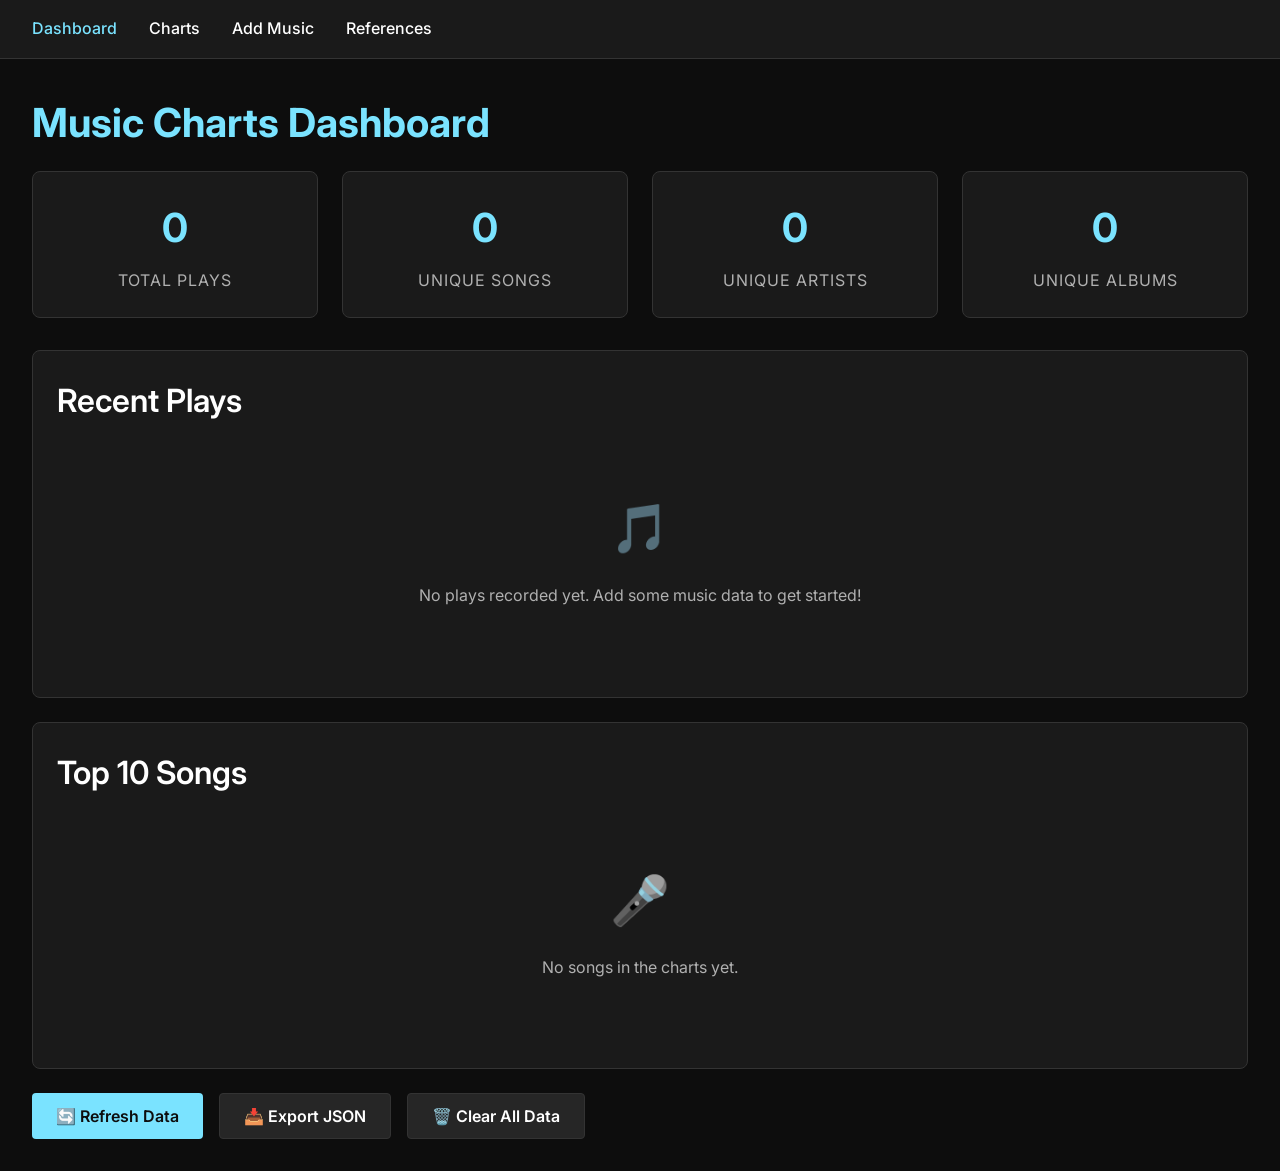
==== project/index.html @ f9c2cb2c "Create music charts website with all required features Co-authored-by: erwindank <66631284+erwindank" ====
<!DOCTYPE html>
<html lang="en">
<head>
    <meta charset="UTF-8">
    <meta name="viewport" content="width=device-width, initial-scale=1.0">
    <title>Music Charts - Dashboard</title>
    <link rel="stylesheet" href="css/styles.css">
</head>
<body>
    <nav>
        <ul>
            <li><a href="index.html" class="active">Dashboard</a></li>
            <li><a href="charts.html">Charts</a></li>
            <li><a href="add.html">Add Music</a></li>
            <li><a href="references.html">References</a></li>
        </ul>
    </nav>

    <main>
        <h1>Music Charts Dashboard</h1>
        
        <section class="stats-grid">
            <div class="stat-card">
                <div class="stat-value" id="totalPlays">0</div>
                <div class="stat-label">Total Plays</div>
            </div>
            <div class="stat-card">
                <div class="stat-value" id="uniqueSongs">0</div>
                <div class="stat-label">Unique Songs</div>
            </div>
            <div class="stat-card">
                <div class="stat-value" id="uniqueArtists">0</div>
                <div class="stat-label">Unique Artists</div>
            </div>
            <div class="stat-card">
                <div class="stat-value" id="uniqueAlbums">0</div>
                <div class="stat-label">Unique Albums</div>
            </div>
        </section>

        <section class="card">
            <h2>Recent Plays</h2>
            <div id="recentPlaysContainer">
                <div class="empty-state">
                    <div class="empty-state-icon">🎵</div>
                    <p>No plays recorded yet. Add some music data to get started!</p>
                </div>
            </div>
        </section>

        <section class="card">
            <h2>Top 10 Songs</h2>
            <div id="topSongsContainer">
                <div class="empty-state">
                    <div class="empty-state-icon">🎤</div>
                    <p>No songs in the charts yet.</p>
                </div>
            </div>
        </section>

        <div class="button-group">
            <button onclick="refreshData()">🔄 Refresh Data</button>
            <button onclick="exportData()" class="button-secondary">📥 Export JSON</button>
            <button onclick="clearAllData()" class="button-secondary">🗑️ Clear All Data</button>
        </div>
    </main>

    <script src="js/utils.js"></script>
    <script>
        // Load and display data on page load
        function loadDashboard() {
            const stats = getStats();
            
            // Update statistics
            document.getElementById('totalPlays').textContent = formatNumber(stats.totalPlays);
            document.getElementById('uniqueSongs').textContent = formatNumber(stats.uniqueSongs);
            document.getElementById('uniqueArtists').textContent = formatNumber(stats.uniqueArtists);
            document.getElementById('uniqueAlbums').textContent = formatNumber(stats.uniqueAlbums);

            // Load recent plays
            loadRecentPlays();

            // Load top songs
            loadTopSongs();
        }

        function loadRecentPlays() {
            const recentPlays = getRecentPlays(20);
            const container = document.getElementById('recentPlaysContainer');

            if (recentPlays.length === 0) {
                container.innerHTML = `
                    <div class="empty-state">
                        <div class="empty-state-icon">🎵</div>
                        <p>No plays recorded yet. Add some music data to get started!</p>
                    </div>
                `;
                return;
            }

            let html = '<table><thead><tr>';
            html += '<th>Song</th>';
            html += '<th>Artist</th>';
            html += '<th>Album</th>';
            html += '<th>Plays</th>';
            html += '<th>Date/Time</th>';
            html += '</tr></thead><tbody>';

            recentPlays.forEach(item => {
                html += '<tr>';
                html += `<td>${escapeHtml(item.song)}</td>`;
                html += `<td>${escapeHtml(item.artist)}</td>`;
                html += `<td>${escapeHtml(item.album)}</td>`;
                html += `<td>${formatNumber(item.plays)}</td>`;
                html += `<td>${formatDate(item.datetime)}</td>`;
                html += '</tr>';
            });

            html += '</tbody></table>';
            container.innerHTML = html;
        }

        function loadTopSongs() {
            const topSongs = aggregateData().slice(0, 10);
            const container = document.getElementById('topSongsContainer');

            if (topSongs.length === 0) {
                container.innerHTML = `
                    <div class="empty-state">
                        <div class="empty-state-icon">🎤</div>
                        <p>No songs in the charts yet.</p>
                    </div>
                `;
                return;
            }

            let html = '<table><thead><tr>';
            html += '<th>Rank</th>';
            html += '<th>Song</th>';
            html += '<th>Artist</th>';
            html += '<th>Album</th>';
            html += '<th>Total Plays</th>';
            html += '</tr></thead><tbody>';

            topSongs.forEach((item, index) => {
                html += '<tr>';
                html += `<td class="rank">#${index + 1}</td>`;
                html += `<td>${escapeHtml(item.song)}</td>`;
                html += `<td>${escapeHtml(item.artist)}</td>`;
                html += `<td>${escapeHtml(item.album)}</td>`;
                html += `<td>${formatNumber(item.totalPlays)}</td>`;
                html += '</tr>';
            });

            html += '</tbody></table>';
            container.innerHTML = html;
        }

        function refreshData() {
            loadDashboard();
            showAlert('Data refreshed successfully!', 'success');
        }

        function exportData() {
            const json = exportJSON();
            const blob = new Blob([json], { type: 'application/json' });
            const url = URL.createObjectURL(blob);
            const a = document.createElement('a');
            a.href = url;
            a.download = `music-charts-${new Date().toISOString().split('T')[0]}.json`;
            a.click();
            URL.revokeObjectURL(url);
            showAlert('Data exported successfully!', 'success');
        }

        function clearAllData() {
            if (confirm('Are you sure you want to clear all data? This action cannot be undone.')) {
                clearData();
                loadDashboard();
                showAlert('All data cleared successfully!', 'success');
            }
        }

        function escapeHtml(text) {
            const div = document.createElement('div');
            div.textContent = text;
            return div.innerHTML;
        }

        // Load dashboard on page load
        document.addEventListener('DOMContentLoaded', loadDashboard);
    </script>
</body>
</html>
---- project/css/styles.css ----
/* Import Google Fonts */
@import url('https://fonts.googleapis.com/css2?family=Inter:wght@300;400;500;600;700&family=Roboto:wght@300;400;500;700&display=swap');

/* CSS Variables for theming */
:root {
    --bg-primary: #0D0D0D;
    --bg-secondary: #1A1A1A;
    --bg-tertiary: #262626;
    --accent-primary: #7AE3FF;
    --accent-hover: #5CD4F0;
    --text-primary: #FFFFFF;
    --text-secondary: #B0B0B0;
    --text-tertiary: #808080;
    --error: #FF6B6B;
    --success: #51CF66;
    --border: #333333;
}

/* Reset and Base Styles */
* {
    margin: 0;
    padding: 0;
    box-sizing: border-box;
}

body {
    font-family: 'Inter', 'Roboto', sans-serif;
    background-color: var(--bg-primary);
    color: var(--text-primary);
    line-height: 1.6;
    min-height: 100vh;
}

/* Navigation */
nav {
    background-color: var(--bg-secondary);
    padding: 1rem 2rem;
    border-bottom: 1px solid var(--border);
    position: sticky;
    top: 0;
    z-index: 100;
}

nav ul {
    list-style: none;
    display: flex;
    gap: 2rem;
    flex-wrap: wrap;
}

nav a {
    color: var(--text-primary);
    text-decoration: none;
    font-weight: 500;
    transition: color 0.3s ease;
}

nav a:hover,
nav a.active {
    color: var(--accent-primary);
}

/* Main Container */
main {
    max-width: 1400px;
    margin: 0 auto;
    padding: 2rem;
}

/* Typography */
h1 {
    font-size: 2.5rem;
    margin-bottom: 1rem;
    color: var(--accent-primary);
    font-weight: 700;
}

h2 {
    font-size: 2rem;
    margin-bottom: 1rem;
    color: var(--text-primary);
    font-weight: 600;
}

h3 {
    font-size: 1.5rem;
    margin-bottom: 0.75rem;
    color: var(--text-primary);
    font-weight: 600;
}

p {
    margin-bottom: 1rem;
    color: var(--text-secondary);
}

/* Cards */
.card {
    background-color: var(--bg-secondary);
    border: 1px solid var(--border);
    border-radius: 8px;
    padding: 1.5rem;
    margin-bottom: 1.5rem;
}

.card h2,
.card h3 {
    margin-top: 0;
}

/* Stats Grid */
.stats-grid {
    display: grid;
    grid-template-columns: repeat(auto-fit, minmax(250px, 1fr));
    gap: 1.5rem;
    margin-bottom: 2rem;
}

.stat-card {
    background-color: var(--bg-secondary);
    border: 1px solid var(--border);
    border-radius: 8px;
    padding: 1.5rem;
    text-align: center;
}

.stat-value {
    font-size: 2.5rem;
    font-weight: 700;
    color: var(--accent-primary);
    margin-bottom: 0.5rem;
}

.stat-label {
    font-size: 1rem;
    color: var(--text-secondary);
    text-transform: uppercase;
    letter-spacing: 1px;
}

/* Tables */
table {
    width: 100%;
    border-collapse: collapse;
    margin-bottom: 1.5rem;
}

thead {
    background-color: var(--bg-tertiary);
}

th {
    padding: 1rem;
    text-align: left;
    font-weight: 600;
    color: var(--text-primary);
    border-bottom: 2px solid var(--accent-primary);
}

td {
    padding: 1rem;
    border-bottom: 1px solid var(--border);
    color: var(--text-secondary);
}

tbody tr:hover {
    background-color: var(--bg-tertiary);
}

.rank {
    color: var(--accent-primary);
    font-weight: 700;
    font-size: 1.2rem;
}

/* Forms */
form {
    display: flex;
    flex-direction: column;
    gap: 1.5rem;
}

.form-group {
    display: flex;
    flex-direction: column;
    gap: 0.5rem;
}

label {
    font-weight: 500;
    color: var(--text-primary);
}

input[type="text"],
input[type="number"],
input[type="datetime-local"],
input[type="file"],
select,
textarea {
    padding: 0.75rem;
    background-color: var(--bg-tertiary);
    border: 1px solid var(--border);
    border-radius: 4px;
    color: var(--text-primary);
    font-family: 'Inter', 'Roboto', sans-serif;
    font-size: 1rem;
}

input[type="text"]:focus,
input[type="number"]:focus,
input[type="datetime-local"]:focus,
input[type="file"]:focus,
select:focus,
textarea:focus {
    outline: none;
    border-color: var(--accent-primary);
}

textarea {
    resize: vertical;
    min-height: 100px;
}

/* Buttons */
button,
.button {
    padding: 0.75rem 1.5rem;
    background-color: var(--accent-primary);
    color: var(--bg-primary);
    border: none;
    border-radius: 4px;
    font-weight: 600;
    font-size: 1rem;
    cursor: pointer;
    transition: background-color 0.3s ease;
    font-family: 'Inter', 'Roboto', sans-serif;
}

button:hover,
.button:hover {
    background-color: var(--accent-hover);
}

button:disabled {
    background-color: var(--text-tertiary);
    cursor: not-allowed;
}

.button-secondary {
    background-color: var(--bg-tertiary);
    color: var(--text-primary);
    border: 1px solid var(--border);
}

.button-secondary:hover {
    background-color: var(--bg-secondary);
    border-color: var(--accent-primary);
}

.button-group {
    display: flex;
    gap: 1rem;
    flex-wrap: wrap;
}

/* Toggle Buttons */
.toggle-group {
    display: flex;
    gap: 0.5rem;
    margin-bottom: 1.5rem;
    flex-wrap: wrap;
}

.toggle-button {
    padding: 0.5rem 1rem;
    background-color: var(--bg-secondary);
    color: var(--text-secondary);
    border: 1px solid var(--border);
    border-radius: 4px;
    cursor: pointer;
    transition: all 0.3s ease;
}

.toggle-button.active {
    background-color: var(--accent-primary);
    color: var(--bg-primary);
    border-color: var(--accent-primary);
}

.toggle-button:hover {
    border-color: var(--accent-primary);
}

/* Alerts */
.alert {
    padding: 1rem;
    border-radius: 4px;
    margin-bottom: 1.5rem;
}

.alert-success {
    background-color: rgba(81, 207, 102, 0.1);
    border: 1px solid var(--success);
    color: var(--success);
}

.alert-error {
    background-color: rgba(255, 107, 107, 0.1);
    border: 1px solid var(--error);
    color: var(--error);
}

.alert-info {
    background-color: rgba(122, 227, 255, 0.1);
    border: 1px solid var(--accent-primary);
    color: var(--accent-primary);
}

/* File Upload Area */
.upload-area {
    border: 2px dashed var(--border);
    border-radius: 8px;
    padding: 2rem;
    text-align: center;
    cursor: pointer;
    transition: all 0.3s ease;
}

.upload-area:hover {
    border-color: var(--accent-primary);
    background-color: rgba(122, 227, 255, 0.05);
}

.upload-area.dragover {
    border-color: var(--accent-primary);
    background-color: rgba(122, 227, 255, 0.1);
}

/* Loading State */
.loading {
    display: inline-block;
    width: 20px;
    height: 20px;
    border: 3px solid var(--border);
    border-top-color: var(--accent-primary);
    border-radius: 50%;
    animation: spin 1s linear infinite;
}

@keyframes spin {
    to {
        transform: rotate(360deg);
    }
}

/* Empty State */
.empty-state {
    text-align: center;
    padding: 3rem;
    color: var(--text-tertiary);
}

.empty-state-icon {
    font-size: 3rem;
    margin-bottom: 1rem;
}

/* Responsive Design */
@media (max-width: 768px) {
    nav {
        padding: 1rem;
    }

    nav ul {
        gap: 1rem;
    }

    main {
        padding: 1rem;
    }

    h1 {
        font-size: 2rem;
    }

    h2 {
        font-size: 1.5rem;
    }

    .stats-grid {
        grid-template-columns: 1fr;
    }

    table {
        font-size: 0.875rem;
    }

    th,
    td {
        padding: 0.5rem;
    }
}

@media (max-width: 480px) {
    h1 {
        font-size: 1.75rem;
    }

    .stat-value {
        font-size: 2rem;
    }

    .button-group {
        flex-direction: column;
    }

    button,
    .button {
        width: 100%;
    }
}
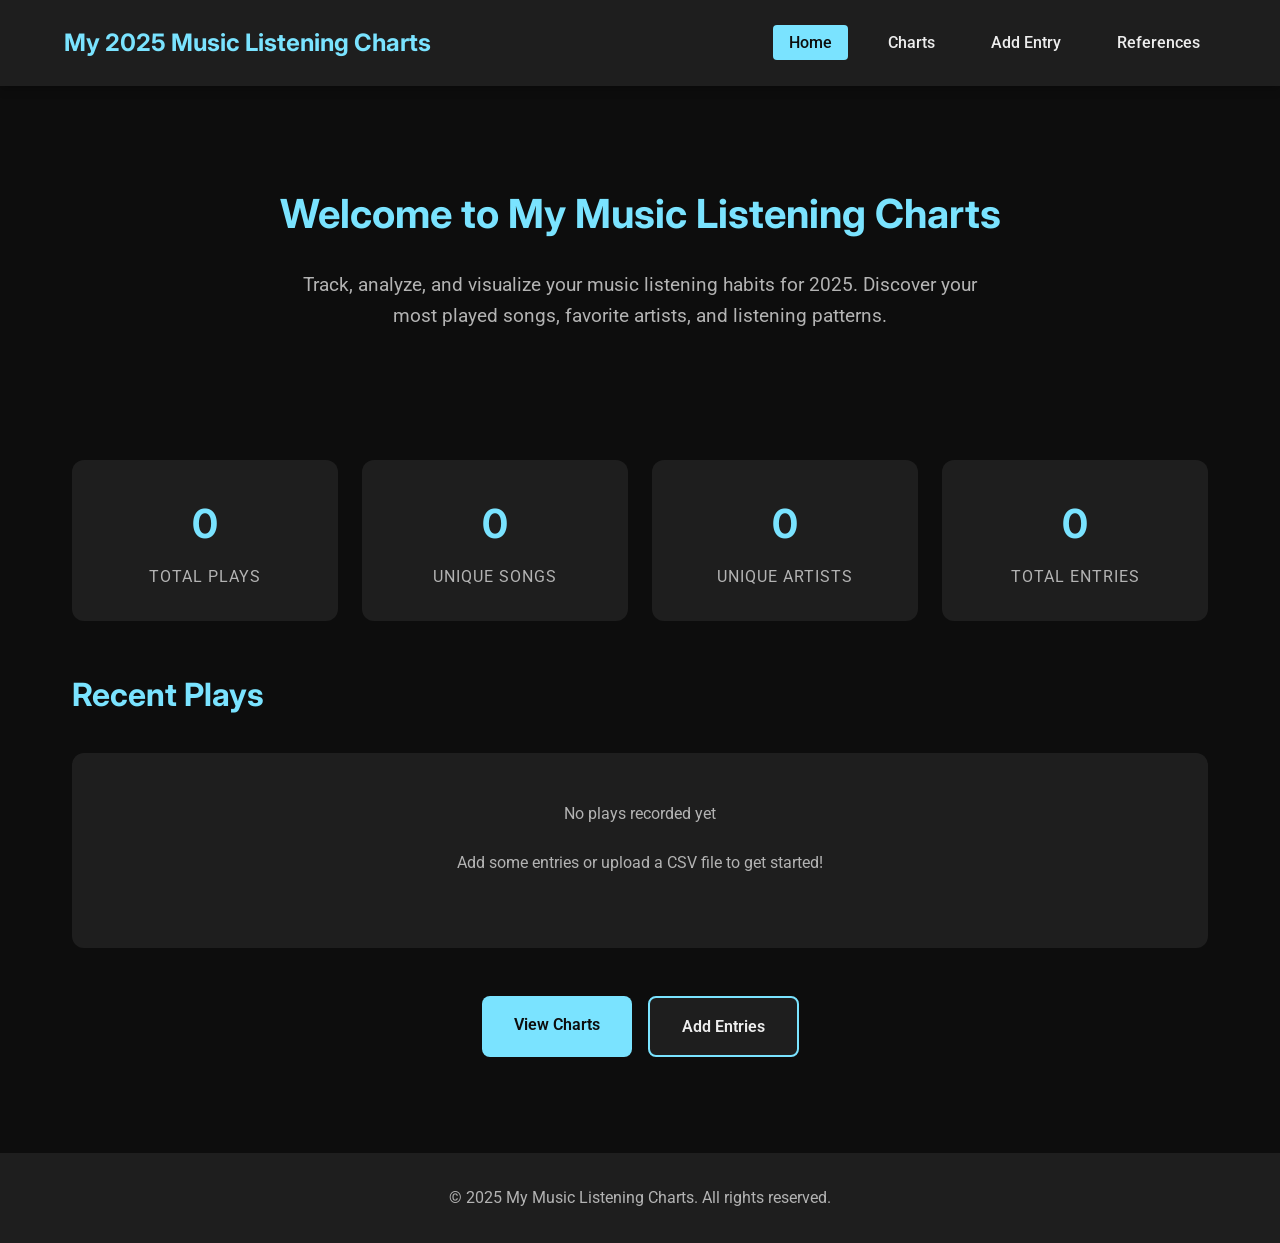
==== commit 8a956ac9: "Add music listening charts website structure and core files Co-authored-by: erwindank <66631284+erwi" ====
--- a/project/index.html
+++ b/project/index.html
@@ -3,192 +3,163 @@
 <head>
     <meta charset="UTF-8">
     <meta name="viewport" content="width=device-width, initial-scale=1.0">
-    <title>Music Charts - Dashboard</title>
+    <meta name="description" content="My 2025 Music Listening Charts - Track and visualize your music listening statistics">
+    <title>My 2025 Music Listening Charts</title>
+    
+    <!-- Preload Fonts -->
+    <link rel="preload" href="https://fonts.googleapis.com/css2?family=Inter:wght@400;600;700&family=Roboto:wght@400;500;700&display=swap" as="style">
+    <link rel="stylesheet" href="https://fonts.googleapis.com/css2?family=Inter:wght@400;600;700&family=Roboto:wght@400;500;700&display=swap">
+    
+    <!-- Styles -->
     <link rel="stylesheet" href="css/styles.css">
 </head>
 <body>
-    <nav>
-        <ul>
-            <li><a href="index.html" class="active">Dashboard</a></li>
-            <li><a href="charts.html">Charts</a></li>
-            <li><a href="add.html">Add Music</a></li>
-            <li><a href="references.html">References</a></li>
-        </ul>
-    </nav>
-
+    <!-- Header -->
+    <header>
+        <div class="header-content">
+            <a href="index.html" class="site-title">My 2025 Music Listening Charts</a>
+            <nav>
+                <ul>
+                    <li><a href="index.html">Home</a></li>
+                    <li><a href="charts.html">Charts</a></li>
+                    <li><a href="add.html">Add Entry</a></li>
+                    <li><a href="references.html">References</a></li>
+                </ul>
+            </nav>
+        </div>
+    </header>
+    
+    <!-- Main Content -->
     <main>
-        <h1>Music Charts Dashboard</h1>
+        <!-- Hero Section -->
+        <section class="hero">
+            <h1>Welcome to My Music Listening Charts</h1>
+            <p>Track, analyze, and visualize your music listening habits for 2025. 
+               Discover your most played songs, favorite artists, and listening patterns.</p>
+        </section>
         
-        <section class="stats-grid">
-            <div class="stat-card">
-                <div class="stat-value" id="totalPlays">0</div>
-                <div class="stat-label">Total Plays</div>
-            </div>
-            <div class="stat-card">
-                <div class="stat-value" id="uniqueSongs">0</div>
-                <div class="stat-label">Unique Songs</div>
-            </div>
-            <div class="stat-card">
-                <div class="stat-value" id="uniqueArtists">0</div>
-                <div class="stat-label">Unique Artists</div>
-            </div>
-            <div class="stat-card">
-                <div class="stat-value" id="uniqueAlbums">0</div>
-                <div class="stat-label">Unique Albums</div>
-            </div>
-        </section>
-
-        <section class="card">
-            <h2>Recent Plays</h2>
-            <div id="recentPlaysContainer">
-                <div class="empty-state">
-                    <div class="empty-state-icon">🎵</div>
-                    <p>No plays recorded yet. Add some music data to get started!</p>
+        <!-- Statistics Cards -->
+        <section id="statistics">
+            <div class="stats-grid">
+                <div class="stat-card">
+                    <span class="stat-value" id="total-plays">0</span>
+                    <span class="stat-label">Total Plays</span>
+                </div>
+                <div class="stat-card">
+                    <span class="stat-value" id="unique-songs">0</span>
+                    <span class="stat-label">Unique Songs</span>
+                </div>
+                <div class="stat-card">
+                    <span class="stat-value" id="unique-artists">0</span>
+                    <span class="stat-label">Unique Artists</span>
+                </div>
+                <div class="stat-card">
+                    <span class="stat-value" id="total-entries">0</span>
+                    <span class="stat-label">Total Entries</span>
                 </div>
             </div>
         </section>
-
-        <section class="card">
-            <h2>Top 10 Songs</h2>
-            <div id="topSongsContainer">
-                <div class="empty-state">
-                    <div class="empty-state-icon">🎤</div>
-                    <p>No songs in the charts yet.</p>
-                </div>
+        
+        <!-- Recent Plays -->
+        <section id="recent-plays">
+            <h2>Recent Plays</h2>
+            <div id="recent-plays-list">
+                <div class="loading">Loading recent plays...</div>
             </div>
         </section>
-
-        <div class="button-group">
-            <button onclick="refreshData()">🔄 Refresh Data</button>
-            <button onclick="exportData()" class="button-secondary">📥 Export JSON</button>
-            <button onclick="clearAllData()" class="button-secondary">🗑️ Clear All Data</button>
-        </div>
+        
+        <!-- Action Buttons -->
+        <section class="text-center">
+            <div class="btn-group">
+                <a href="charts.html" class="btn">View Charts</a>
+                <a href="add.html" class="btn btn-secondary">Add Entries</a>
+            </div>
+        </section>
     </main>
-
-    <script src="js/utils.js"></script>
+    
+    <!-- Footer -->
+    <footer>
+        <p>&copy; 2025 My Music Listening Charts. All rights reserved.</p>
+    </footer>
+    
+    <!-- Scripts -->
+    <script src="js/main.js"></script>
     <script>
-        // Load and display data on page load
-        function loadDashboard() {
-            const stats = getStats();
+        // Initialize home page
+        document.addEventListener('DOMContentLoaded', async function() {
+            console.log('Home page initializing...');
+            updateActiveNav('index.html');
             
-            // Update statistics
-            document.getElementById('totalPlays').textContent = formatNumber(stats.totalPlays);
-            document.getElementById('uniqueSongs').textContent = formatNumber(stats.uniqueSongs);
-            document.getElementById('uniqueArtists').textContent = formatNumber(stats.uniqueArtists);
-            document.getElementById('uniqueAlbums').textContent = formatNumber(stats.uniqueAlbums);
-
-            // Load recent plays
-            loadRecentPlays();
-
-            // Load top songs
-            loadTopSongs();
-        }
-
-        function loadRecentPlays() {
-            const recentPlays = getRecentPlays(20);
-            const container = document.getElementById('recentPlaysContainer');
-
-            if (recentPlays.length === 0) {
+            try {
+                // Load data
+                const data = await loadData();
+                console.log('Data loaded:', data.length, 'entries');
+                
+                // Calculate and display statistics
+                const stats = getStats(data);
+                
+                document.getElementById('total-plays').textContent = formatNumber(stats.totalPlays);
+                document.getElementById('unique-songs').textContent = formatNumber(stats.uniqueSongs);
+                document.getElementById('unique-artists').textContent = formatNumber(stats.uniqueArtists);
+                document.getElementById('total-entries').textContent = formatNumber(stats.totalEntries);
+                
+                // Display recent plays
+                displayRecentPlays(data);
+                
+            } catch (error) {
+                console.error('Error initializing home page:', error);
+            }
+        });
+        
+        /**
+         * Display recent plays
+         * @param {Array} data - All data
+         */
+        function displayRecentPlays(data) {
+            const container = document.getElementById('recent-plays-list');
+            
+            if (data.length === 0) {
                 container.innerHTML = `
                     <div class="empty-state">
-                        <div class="empty-state-icon">🎵</div>
-                        <p>No plays recorded yet. Add some music data to get started!</p>
+                        <p>No plays recorded yet</p>
+                        <p>Add some entries or upload a CSV file to get started!</p>
                     </div>
                 `;
                 return;
             }
-
-            let html = '<table><thead><tr>';
-            html += '<th>Song</th>';
-            html += '<th>Artist</th>';
-            html += '<th>Album</th>';
-            html += '<th>Plays</th>';
-            html += '<th>Date/Time</th>';
-            html += '</tr></thead><tbody>';
-
-            recentPlays.forEach(item => {
-                html += '<tr>';
-                html += `<td>${escapeHtml(item.song)}</td>`;
-                html += `<td>${escapeHtml(item.artist)}</td>`;
-                html += `<td>${escapeHtml(item.album)}</td>`;
-                html += `<td>${formatNumber(item.plays)}</td>`;
-                html += `<td>${formatDate(item.datetime)}</td>`;
-                html += '</tr>';
+            
+            // Sort by datetime (most recent first)
+            const sorted = [...data].sort((a, b) => {
+                const dateA = new Date(a.datetime || 0);
+                const dateB = new Date(b.datetime || 0);
+                return dateB - dateA;
             });
-
-            html += '</tbody></table>';
+            
+            // Get top 5 recent plays
+            const recentPlays = sorted.slice(0, 5);
+            
+            let html = '<div class="recent-plays">';
+            
+            recentPlays.forEach(play => {
+                html += `
+                    <div class="play-item">
+                        <div class="play-header">
+                            <span class="play-song">${escapeHtml(play.song)}</span>
+                            <span class="play-count">${formatNumber(play.plays)} plays</span>
+                        </div>
+                        <div class="play-artist">${escapeHtml(play.artist)}</div>
+                        <div class="play-meta">
+                            ${play.album ? `<span>📀 ${escapeHtml(play.album)}</span>` : ''}
+                            <span>🕒 ${formatDateTime(play.datetime)}</span>
+                        </div>
+                    </div>
+                `;
+            });
+            
+            html += '</div>';
+            
             container.innerHTML = html;
         }
-
-        function loadTopSongs() {
-            const topSongs = aggregateData().slice(0, 10);
-            const container = document.getElementById('topSongsContainer');
-
-            if (topSongs.length === 0) {
-                container.innerHTML = `
-                    <div class="empty-state">
-                        <div class="empty-state-icon">🎤</div>
-                        <p>No songs in the charts yet.</p>
-                    </div>
-                `;
-                return;
-            }
-
-            let html = '<table><thead><tr>';
-            html += '<th>Rank</th>';
-            html += '<th>Song</th>';
-            html += '<th>Artist</th>';
-            html += '<th>Album</th>';
-            html += '<th>Total Plays</th>';
-            html += '</tr></thead><tbody>';
-
-            topSongs.forEach((item, index) => {
-                html += '<tr>';
-                html += `<td class="rank">#${index + 1}</td>`;
-                html += `<td>${escapeHtml(item.song)}</td>`;
-                html += `<td>${escapeHtml(item.artist)}</td>`;
-                html += `<td>${escapeHtml(item.album)}</td>`;
-                html += `<td>${formatNumber(item.totalPlays)}</td>`;
-                html += '</tr>';
-            });
-
-            html += '</tbody></table>';
-            container.innerHTML = html;
-        }
-
-        function refreshData() {
-            loadDashboard();
-            showAlert('Data refreshed successfully!', 'success');
-        }
-
-        function exportData() {
-            const json = exportJSON();
-            const blob = new Blob([json], { type: 'application/json' });
-            const url = URL.createObjectURL(blob);
-            const a = document.createElement('a');
-            a.href = url;
-            a.download = `music-charts-${new Date().toISOString().split('T')[0]}.json`;
-            a.click();
-            URL.revokeObjectURL(url);
-            showAlert('Data exported successfully!', 'success');
-        }
-
-        function clearAllData() {
-            if (confirm('Are you sure you want to clear all data? This action cannot be undone.')) {
-                clearData();
-                loadDashboard();
-                showAlert('All data cleared successfully!', 'success');
-            }
-        }
-
-        function escapeHtml(text) {
-            const div = document.createElement('div');
-            div.textContent = text;
-            return div.innerHTML;
-        }
-
-        // Load dashboard on page load
-        document.addEventListener('DOMContentLoaded', loadDashboard);
     </script>
 </body>
 </html>
--- a/project/css/styles.css
+++ b/project/css/styles.css
@@ -1,21 +1,3 @@
-/* Import Google Fonts */
-@import url('https://fonts.googleapis.com/css2?family=Inter:wght@300;400;500;600;700&family=Roboto:wght@300;400;500;700&display=swap');
-
-/* CSS Variables for theming */
-:root {
-    --bg-primary: #0D0D0D;
-    --bg-secondary: #1A1A1A;
-    --bg-tertiary: #262626;
-    --accent-primary: #7AE3FF;
-    --accent-hover: #5CD4F0;
-    --text-primary: #FFFFFF;
-    --text-secondary: #B0B0B0;
-    --text-tertiary: #808080;
-    --error: #FF6B6B;
-    --success: #51CF66;
-    --border: #333333;
-}
-
 /* Reset and Base Styles */
 * {
     margin: 0;
@@ -23,112 +5,167 @@
     box-sizing: border-box;
 }
 
+:root {
+    /* Color Palette */
+    --bg-primary: #0D0D0D;
+    --bg-secondary: #1E1E1E;
+    --text-primary: #EDEDED;
+    --text-secondary: #B3B3B3;
+    --accent: #7AE3FF;
+    --accent-hover: #5DD4F0;
+    --success: #4CAF50;
+    --error: #F44336;
+    --warning: #FF9800;
+    
+    /* Fonts */
+    --font-heading: 'Inter', sans-serif;
+    --font-body: 'Roboto', sans-serif;
+    
+    /* Spacing */
+    --spacing-xs: 0.5rem;
+    --spacing-sm: 1rem;
+    --spacing-md: 1.5rem;
+    --spacing-lg: 2rem;
+    --spacing-xl: 3rem;
+    
+    /* Border Radius */
+    --radius-sm: 4px;
+    --radius-md: 8px;
+    --radius-lg: 12px;
+}
+
 body {
-    font-family: 'Inter', 'Roboto', sans-serif;
+    font-family: var(--font-body);
     background-color: var(--bg-primary);
     color: var(--text-primary);
     line-height: 1.6;
     min-height: 100vh;
-}
-
-/* Navigation */
-nav {
-    background-color: var(--bg-secondary);
-    padding: 1rem 2rem;
-    border-bottom: 1px solid var(--border);
+    display: flex;
+    flex-direction: column;
+}
+
+/* Header and Navigation */
+header {
+    background-color: var(--bg-secondary);
+    padding: var(--spacing-md) 0;
+    box-shadow: 0 2px 10px rgba(0, 0, 0, 0.3);
     position: sticky;
     top: 0;
     z-index: 100;
 }
 
+.header-content {
+    max-width: 1200px;
+    margin: 0 auto;
+    padding: 0 var(--spacing-md);
+    display: flex;
+    justify-content: space-between;
+    align-items: center;
+    flex-wrap: wrap;
+    gap: var(--spacing-sm);
+}
+
+.site-title {
+    font-family: var(--font-heading);
+    font-size: 1.5rem;
+    font-weight: 700;
+    color: var(--accent);
+    text-decoration: none;
+    transition: color 0.3s ease;
+}
+
+.site-title:hover {
+    color: var(--accent-hover);
+}
+
 nav ul {
     list-style: none;
     display: flex;
-    gap: 2rem;
+    gap: var(--spacing-md);
     flex-wrap: wrap;
 }
 
 nav a {
     color: var(--text-primary);
     text-decoration: none;
+    padding: var(--spacing-xs) var(--spacing-sm);
+    border-radius: var(--radius-sm);
+    transition: all 0.3s ease;
     font-weight: 500;
-    transition: color 0.3s ease;
 }
 
 nav a:hover,
 nav a.active {
-    color: var(--accent-primary);
-}
-
-/* Main Container */
+    background-color: var(--accent);
+    color: var(--bg-primary);
+}
+
+/* Main Content */
 main {
-    max-width: 1400px;
+    flex: 1;
+    max-width: 1200px;
     margin: 0 auto;
-    padding: 2rem;
-}
-
-/* Typography */
-h1 {
+    padding: var(--spacing-xl) var(--spacing-md);
+    width: 100%;
+}
+
+/* Hero Section */
+.hero {
+    text-align: center;
+    padding: var(--spacing-xl) var(--spacing-md);
+    margin-bottom: var(--spacing-xl);
+}
+
+.hero h1 {
+    font-family: var(--font-heading);
     font-size: 2.5rem;
-    margin-bottom: 1rem;
-    color: var(--accent-primary);
-    font-weight: 700;
-}
-
-h2 {
-    font-size: 2rem;
-    margin-bottom: 1rem;
-    color: var(--text-primary);
-    font-weight: 600;
-}
-
-h3 {
-    font-size: 1.5rem;
-    margin-bottom: 0.75rem;
-    color: var(--text-primary);
-    font-weight: 600;
-}
-
-p {
-    margin-bottom: 1rem;
-    color: var(--text-secondary);
-}
-
-/* Cards */
-.card {
-    background-color: var(--bg-secondary);
-    border: 1px solid var(--border);
-    border-radius: 8px;
-    padding: 1.5rem;
-    margin-bottom: 1.5rem;
-}
-
-.card h2,
-.card h3 {
-    margin-top: 0;
-}
-
-/* Stats Grid */
+    margin-bottom: var(--spacing-md);
+    color: var(--accent);
+    animation: fadeInUp 0.6s ease;
+}
+
+.hero p {
+    font-size: 1.2rem;
+    color: var(--text-secondary);
+    max-width: 700px;
+    margin: 0 auto var(--spacing-lg);
+    animation: fadeInUp 0.6s ease 0.2s both;
+}
+
+/* Stats Cards */
 .stats-grid {
     display: grid;
     grid-template-columns: repeat(auto-fit, minmax(250px, 1fr));
-    gap: 1.5rem;
-    margin-bottom: 2rem;
+    gap: var(--spacing-md);
+    margin-bottom: var(--spacing-xl);
 }
 
 .stat-card {
     background-color: var(--bg-secondary);
-    border: 1px solid var(--border);
-    border-radius: 8px;
-    padding: 1.5rem;
+    padding: var(--spacing-lg);
+    border-radius: var(--radius-lg);
     text-align: center;
+    transition: transform 0.3s ease, box-shadow 0.3s ease;
+    animation: fadeInUp 0.6s ease both;
+}
+
+.stat-card:nth-child(1) { animation-delay: 0.1s; }
+.stat-card:nth-child(2) { animation-delay: 0.2s; }
+.stat-card:nth-child(3) { animation-delay: 0.3s; }
+.stat-card:nth-child(4) { animation-delay: 0.4s; }
+
+.stat-card:hover {
+    transform: translateY(-5px);
+    box-shadow: 0 8px 20px rgba(122, 227, 255, 0.2);
 }
 
 .stat-value {
+    font-family: var(--font-heading);
     font-size: 2.5rem;
     font-weight: 700;
-    color: var(--accent-primary);
-    margin-bottom: 0.5rem;
+    color: var(--accent);
+    display: block;
+    margin-bottom: var(--spacing-xs);
 }
 
 .stat-label {
@@ -138,284 +175,541 @@
     letter-spacing: 1px;
 }
 
+/* Sections */
+section {
+    margin-bottom: var(--spacing-xl);
+}
+
+section h2 {
+    font-family: var(--font-heading);
+    font-size: 2rem;
+    margin-bottom: var(--spacing-lg);
+    color: var(--accent);
+}
+
+/* Buttons */
+.btn {
+    display: inline-block;
+    padding: var(--spacing-sm) var(--spacing-lg);
+    background-color: var(--accent);
+    color: var(--bg-primary);
+    text-decoration: none;
+    border-radius: var(--radius-md);
+    font-weight: 600;
+    border: none;
+    cursor: pointer;
+    transition: all 0.3s ease;
+    font-size: 1rem;
+}
+
+.btn:hover {
+    background-color: var(--accent-hover);
+    transform: translateY(-2px);
+    box-shadow: 0 4px 12px rgba(122, 227, 255, 0.4);
+}
+
+.btn-secondary {
+    background-color: var(--bg-secondary);
+    color: var(--text-primary);
+    border: 2px solid var(--accent);
+}
+
+.btn-secondary:hover {
+    background-color: var(--accent);
+    color: var(--bg-primary);
+}
+
+.btn-group {
+    display: flex;
+    gap: var(--spacing-sm);
+    flex-wrap: wrap;
+    justify-content: center;
+    margin: var(--spacing-lg) 0;
+}
+
+/* Toggle Buttons */
+.toggle-buttons {
+    display: flex;
+    gap: var(--spacing-sm);
+    justify-content: center;
+    margin-bottom: var(--spacing-lg);
+    flex-wrap: wrap;
+}
+
+.toggle-btn {
+    padding: var(--spacing-sm) var(--spacing-lg);
+    background-color: var(--bg-secondary);
+    color: var(--text-primary);
+    border: 2px solid var(--accent);
+    border-radius: var(--radius-md);
+    cursor: pointer;
+    transition: all 0.3s ease;
+    font-weight: 600;
+}
+
+.toggle-btn:hover {
+    background-color: var(--accent);
+    color: var(--bg-primary);
+}
+
+.toggle-btn.active {
+    background-color: var(--accent);
+    color: var(--bg-primary);
+}
+
 /* Tables */
+.table-container {
+    background-color: var(--bg-secondary);
+    border-radius: var(--radius-lg);
+    padding: var(--spacing-lg);
+    overflow-x: auto;
+}
+
 table {
     width: 100%;
     border-collapse: collapse;
-    margin-bottom: 1.5rem;
 }
 
 thead {
-    background-color: var(--bg-tertiary);
+    background-color: rgba(122, 227, 255, 0.1);
 }
 
 th {
-    padding: 1rem;
+    padding: var(--spacing-md);
     text-align: left;
+    font-family: var(--font-heading);
+    font-weight: 600;
+    color: var(--accent);
+    text-transform: uppercase;
+    letter-spacing: 1px;
+    font-size: 0.9rem;
+}
+
+td {
+    padding: var(--spacing-md);
+    border-bottom: 1px solid rgba(255, 255, 255, 0.1);
+}
+
+tbody tr {
+    transition: background-color 0.2s ease;
+}
+
+tbody tr:hover {
+    background-color: rgba(122, 227, 255, 0.05);
+}
+
+.rank-cell {
+    font-family: var(--font-heading);
+    font-weight: 700;
+    color: var(--accent);
+    font-size: 1.1rem;
+}
+
+.song-info {
+    display: flex;
+    flex-direction: column;
+}
+
+.song-name {
+    font-weight: 600;
+    margin-bottom: 0.25rem;
+}
+
+.artist-name {
+    color: var(--text-secondary);
+    font-size: 0.9rem;
+}
+
+/* Lists */
+.recent-plays {
+    background-color: var(--bg-secondary);
+    border-radius: var(--radius-lg);
+    padding: var(--spacing-lg);
+}
+
+.play-item {
+    padding: var(--spacing-md);
+    border-bottom: 1px solid rgba(255, 255, 255, 0.1);
+    transition: background-color 0.2s ease;
+}
+
+.play-item:last-child {
+    border-bottom: none;
+}
+
+.play-item:hover {
+    background-color: rgba(122, 227, 255, 0.05);
+}
+
+.play-header {
+    display: flex;
+    justify-content: space-between;
+    align-items: flex-start;
+    margin-bottom: var(--spacing-xs);
+    flex-wrap: wrap;
+    gap: var(--spacing-xs);
+}
+
+.play-song {
+    font-weight: 600;
+    font-size: 1.1rem;
+}
+
+.play-count {
+    background-color: var(--accent);
+    color: var(--bg-primary);
+    padding: 0.25rem 0.75rem;
+    border-radius: var(--radius-sm);
+    font-weight: 600;
+    font-size: 0.9rem;
+}
+
+.play-artist {
+    color: var(--text-secondary);
+    margin-bottom: 0.25rem;
+}
+
+.play-meta {
+    display: flex;
+    gap: var(--spacing-md);
+    font-size: 0.9rem;
+    color: var(--text-secondary);
+    flex-wrap: wrap;
+}
+
+/* Forms */
+.form-container {
+    background-color: var(--bg-secondary);
+    border-radius: var(--radius-lg);
+    padding: var(--spacing-xl);
+    margin-bottom: var(--spacing-lg);
+}
+
+.form-group {
+    margin-bottom: var(--spacing-lg);
+}
+
+label {
+    display: block;
+    margin-bottom: var(--spacing-xs);
     font-weight: 600;
     color: var(--text-primary);
-    border-bottom: 2px solid var(--accent-primary);
-}
-
-td {
-    padding: 1rem;
-    border-bottom: 1px solid var(--border);
-    color: var(--text-secondary);
-}
-
-tbody tr:hover {
-    background-color: var(--bg-tertiary);
-}
-
-.rank {
-    color: var(--accent-primary);
+}
+
+.required {
+    color: var(--error);
+}
+
+input,
+textarea,
+select {
+    width: 100%;
+    padding: var(--spacing-sm);
+    background-color: var(--bg-primary);
+    border: 2px solid rgba(122, 227, 255, 0.3);
+    border-radius: var(--radius-md);
+    color: var(--text-primary);
+    font-family: var(--font-body);
+    font-size: 1rem;
+    transition: border-color 0.3s ease;
+}
+
+input:focus,
+textarea:focus,
+select:focus {
+    outline: none;
+    border-color: var(--accent);
+}
+
+input::placeholder,
+textarea::placeholder {
+    color: var(--text-secondary);
+}
+
+.form-row {
+    display: grid;
+    grid-template-columns: repeat(auto-fit, minmax(200px, 1fr));
+    gap: var(--spacing-md);
+}
+
+/* File Upload */
+.file-upload-area {
+    border: 2px dashed var(--accent);
+    border-radius: var(--radius-lg);
+    padding: var(--spacing-xl);
+    text-align: center;
+    background-color: rgba(122, 227, 255, 0.05);
+    transition: all 0.3s ease;
+    cursor: pointer;
+}
+
+.file-upload-area:hover {
+    background-color: rgba(122, 227, 255, 0.1);
+    border-color: var(--accent-hover);
+}
+
+.file-upload-area input[type="file"] {
+    display: none;
+}
+
+.upload-icon {
+    font-size: 3rem;
+    color: var(--accent);
+    margin-bottom: var(--spacing-md);
+}
+
+/* Messages */
+.message {
+    padding: var(--spacing-md);
+    border-radius: var(--radius-md);
+    margin-bottom: var(--spacing-md);
+    display: none;
+}
+
+.message.show {
+    display: block;
+    animation: slideDown 0.3s ease;
+}
+
+.message.success {
+    background-color: rgba(76, 175, 80, 0.2);
+    border-left: 4px solid var(--success);
+    color: var(--success);
+}
+
+.message.error {
+    background-color: rgba(244, 67, 54, 0.2);
+    border-left: 4px solid var(--error);
+    color: var(--error);
+}
+
+.message.warning {
+    background-color: rgba(255, 152, 0, 0.2);
+    border-left: 4px solid var(--warning);
+    color: var(--warning);
+}
+
+/* Format Example */
+.format-example {
+    background-color: var(--bg-primary);
+    padding: var(--spacing-md);
+    border-radius: var(--radius-md);
+    margin-top: var(--spacing-md);
+    display: none;
+}
+
+.format-example.show {
+    display: block;
+}
+
+.format-example pre {
+    background-color: var(--bg-secondary);
+    padding: var(--spacing-sm);
+    border-radius: var(--radius-sm);
+    overflow-x: auto;
+    color: var(--text-secondary);
+    font-size: 0.9rem;
+}
+
+/* Import Summary */
+.import-summary {
+    background-color: var(--bg-primary);
+    padding: var(--spacing-md);
+    border-radius: var(--radius-md);
+    margin-top: var(--spacing-md);
+}
+
+.summary-stats {
+    display: grid;
+    grid-template-columns: repeat(auto-fit, minmax(150px, 1fr));
+    gap: var(--spacing-md);
+    margin-top: var(--spacing-md);
+}
+
+.summary-stat {
+    text-align: center;
+}
+
+.summary-value {
+    font-size: 1.5rem;
     font-weight: 700;
-    font-size: 1.2rem;
-}
-
-/* Forms */
-form {
-    display: flex;
-    flex-direction: column;
-    gap: 1.5rem;
-}
-
-.form-group {
-    display: flex;
-    flex-direction: column;
-    gap: 0.5rem;
-}
-
-label {
-    font-weight: 500;
-    color: var(--text-primary);
-}
-
-input[type="text"],
-input[type="number"],
-input[type="datetime-local"],
-input[type="file"],
-select,
-textarea {
-    padding: 0.75rem;
-    background-color: var(--bg-tertiary);
-    border: 1px solid var(--border);
-    border-radius: 4px;
-    color: var(--text-primary);
-    font-family: 'Inter', 'Roboto', sans-serif;
-    font-size: 1rem;
-}
-
-input[type="text"]:focus,
-input[type="number"]:focus,
-input[type="datetime-local"]:focus,
-input[type="file"]:focus,
-select:focus,
-textarea:focus {
-    outline: none;
-    border-color: var(--accent-primary);
-}
-
-textarea {
-    resize: vertical;
-    min-height: 100px;
-}
-
-/* Buttons */
-button,
-.button {
-    padding: 0.75rem 1.5rem;
-    background-color: var(--accent-primary);
-    color: var(--bg-primary);
-    border: none;
-    border-radius: 4px;
-    font-weight: 600;
-    font-size: 1rem;
-    cursor: pointer;
-    transition: background-color 0.3s ease;
-    font-family: 'Inter', 'Roboto', sans-serif;
-}
-
-button:hover,
-.button:hover {
-    background-color: var(--accent-hover);
-}
-
-button:disabled {
-    background-color: var(--text-tertiary);
-    cursor: not-allowed;
-}
-
-.button-secondary {
-    background-color: var(--bg-tertiary);
-    color: var(--text-primary);
-    border: 1px solid var(--border);
-}
-
-.button-secondary:hover {
-    background-color: var(--bg-secondary);
-    border-color: var(--accent-primary);
-}
-
-.button-group {
-    display: flex;
-    gap: 1rem;
-    flex-wrap: wrap;
-}
-
-/* Toggle Buttons */
-.toggle-group {
-    display: flex;
-    gap: 0.5rem;
-    margin-bottom: 1.5rem;
-    flex-wrap: wrap;
-}
-
-.toggle-button {
-    padding: 0.5rem 1rem;
-    background-color: var(--bg-secondary);
-    color: var(--text-secondary);
-    border: 1px solid var(--border);
-    border-radius: 4px;
-    cursor: pointer;
-    transition: all 0.3s ease;
-}
-
-.toggle-button.active {
-    background-color: var(--accent-primary);
-    color: var(--bg-primary);
-    border-color: var(--accent-primary);
-}
-
-.toggle-button:hover {
-    border-color: var(--accent-primary);
-}
-
-/* Alerts */
-.alert {
-    padding: 1rem;
-    border-radius: 4px;
-    margin-bottom: 1.5rem;
-}
-
-.alert-success {
-    background-color: rgba(81, 207, 102, 0.1);
-    border: 1px solid var(--success);
-    color: var(--success);
-}
-
-.alert-error {
-    background-color: rgba(255, 107, 107, 0.1);
-    border: 1px solid var(--error);
-    color: var(--error);
-}
-
-.alert-info {
-    background-color: rgba(122, 227, 255, 0.1);
-    border: 1px solid var(--accent-primary);
-    color: var(--accent-primary);
-}
-
-/* File Upload Area */
-.upload-area {
-    border: 2px dashed var(--border);
-    border-radius: 8px;
-    padding: 2rem;
+    color: var(--accent);
+}
+
+/* References */
+.references-grid {
+    display: grid;
+    gap: var(--spacing-lg);
+}
+
+.reference-section {
+    background-color: var(--bg-secondary);
+    padding: var(--spacing-lg);
+    border-radius: var(--radius-lg);
+}
+
+.reference-section h3 {
+    color: var(--accent);
+    margin-bottom: var(--spacing-md);
+    font-family: var(--font-heading);
+}
+
+.reference-section ul {
+    list-style: none;
+    padding-left: 0;
+}
+
+.reference-section li {
+    padding: var(--spacing-xs) 0;
+    border-bottom: 1px solid rgba(255, 255, 255, 0.1);
+}
+
+.reference-section li:last-child {
+    border-bottom: none;
+}
+
+.reference-section a {
+    color: var(--accent);
+    text-decoration: none;
+    transition: color 0.3s ease;
+}
+
+.reference-section a:hover {
+    color: var(--accent-hover);
+    text-decoration: underline;
+}
+
+.color-swatch {
+    display: inline-block;
+    width: 24px;
+    height: 24px;
+    border-radius: var(--radius-sm);
+    margin-right: var(--spacing-xs);
+    vertical-align: middle;
+    border: 2px solid rgba(255, 255, 255, 0.2);
+}
+
+/* Footer */
+footer {
+    background-color: var(--bg-secondary);
+    padding: var(--spacing-lg);
     text-align: center;
-    cursor: pointer;
-    transition: all 0.3s ease;
-}
-
-.upload-area:hover {
-    border-color: var(--accent-primary);
-    background-color: rgba(122, 227, 255, 0.05);
-}
-
-.upload-area.dragover {
-    border-color: var(--accent-primary);
-    background-color: rgba(122, 227, 255, 0.1);
-}
-
-/* Loading State */
+    color: var(--text-secondary);
+    margin-top: auto;
+}
+
+/* Animations */
+@keyframes fadeInUp {
+    from {
+        opacity: 0;
+        transform: translateY(20px);
+    }
+    to {
+        opacity: 1;
+        transform: translateY(0);
+    }
+}
+
+@keyframes slideDown {
+    from {
+        opacity: 0;
+        transform: translateY(-10px);
+    }
+    to {
+        opacity: 1;
+        transform: translateY(0);
+    }
+}
+
+/* Responsive Design */
+@media (max-width: 600px) {
+    .hero h1 {
+        font-size: 1.8rem;
+    }
+    
+    .hero p {
+        font-size: 1rem;
+    }
+    
+    .stat-value {
+        font-size: 2rem;
+    }
+    
+    section h2 {
+        font-size: 1.5rem;
+    }
+    
+    .header-content {
+        flex-direction: column;
+        text-align: center;
+    }
+    
+    nav ul {
+        justify-content: center;
+    }
+    
+    .form-row {
+        grid-template-columns: 1fr;
+    }
+    
+    table {
+        font-size: 0.9rem;
+    }
+    
+    th, td {
+        padding: var(--spacing-sm);
+    }
+}
+
+@media (min-width: 600px) and (max-width: 900px) {
+    .stats-grid {
+        grid-template-columns: repeat(2, 1fr);
+    }
+}
+
+@media (min-width: 900px) {
+    .stats-grid {
+        grid-template-columns: repeat(4, 1fr);
+    }
+}
+
+@media (min-width: 1200px) {
+    main {
+        padding: var(--spacing-xl) var(--spacing-lg);
+    }
+}
+
+/* Utility Classes */
+.text-center {
+    text-align: center;
+}
+
+.mt-1 { margin-top: var(--spacing-sm); }
+.mt-2 { margin-top: var(--spacing-md); }
+.mt-3 { margin-top: var(--spacing-lg); }
+
+.mb-1 { margin-bottom: var(--spacing-sm); }
+.mb-2 { margin-bottom: var(--spacing-md); }
+.mb-3 { margin-bottom: var(--spacing-lg); }
+
+.hidden {
+    display: none;
+}
+
 .loading {
-    display: inline-block;
-    width: 20px;
-    height: 20px;
-    border: 3px solid var(--border);
-    border-top-color: var(--accent-primary);
-    border-radius: 50%;
-    animation: spin 1s linear infinite;
-}
-
-@keyframes spin {
-    to {
-        transform: rotate(360deg);
-    }
-}
-
-/* Empty State */
+    text-align: center;
+    padding: var(--spacing-xl);
+    color: var(--text-secondary);
+}
+
 .empty-state {
     text-align: center;
-    padding: 3rem;
-    color: var(--text-tertiary);
-}
-
-.empty-state-icon {
-    font-size: 3rem;
-    margin-bottom: 1rem;
-}
-
-/* Responsive Design */
-@media (max-width: 768px) {
-    nav {
-        padding: 1rem;
-    }
-
-    nav ul {
-        gap: 1rem;
-    }
-
-    main {
-        padding: 1rem;
-    }
-
-    h1 {
-        font-size: 2rem;
-    }
-
-    h2 {
-        font-size: 1.5rem;
-    }
-
-    .stats-grid {
-        grid-template-columns: 1fr;
-    }
-
-    table {
-        font-size: 0.875rem;
-    }
-
-    th,
-    td {
-        padding: 0.5rem;
-    }
-}
-
-@media (max-width: 480px) {
-    h1 {
-        font-size: 1.75rem;
-    }
-
-    .stat-value {
-        font-size: 2rem;
-    }
-
-    .button-group {
-        flex-direction: column;
-    }
-
-    button,
-    .button {
-        width: 100%;
-    }
-}
+    padding: var(--spacing-xl);
+    color: var(--text-secondary);
+    background-color: var(--bg-secondary);
+    border-radius: var(--radius-lg);
+}
+
+.empty-state p {
+    margin-bottom: var(--spacing-md);
+}
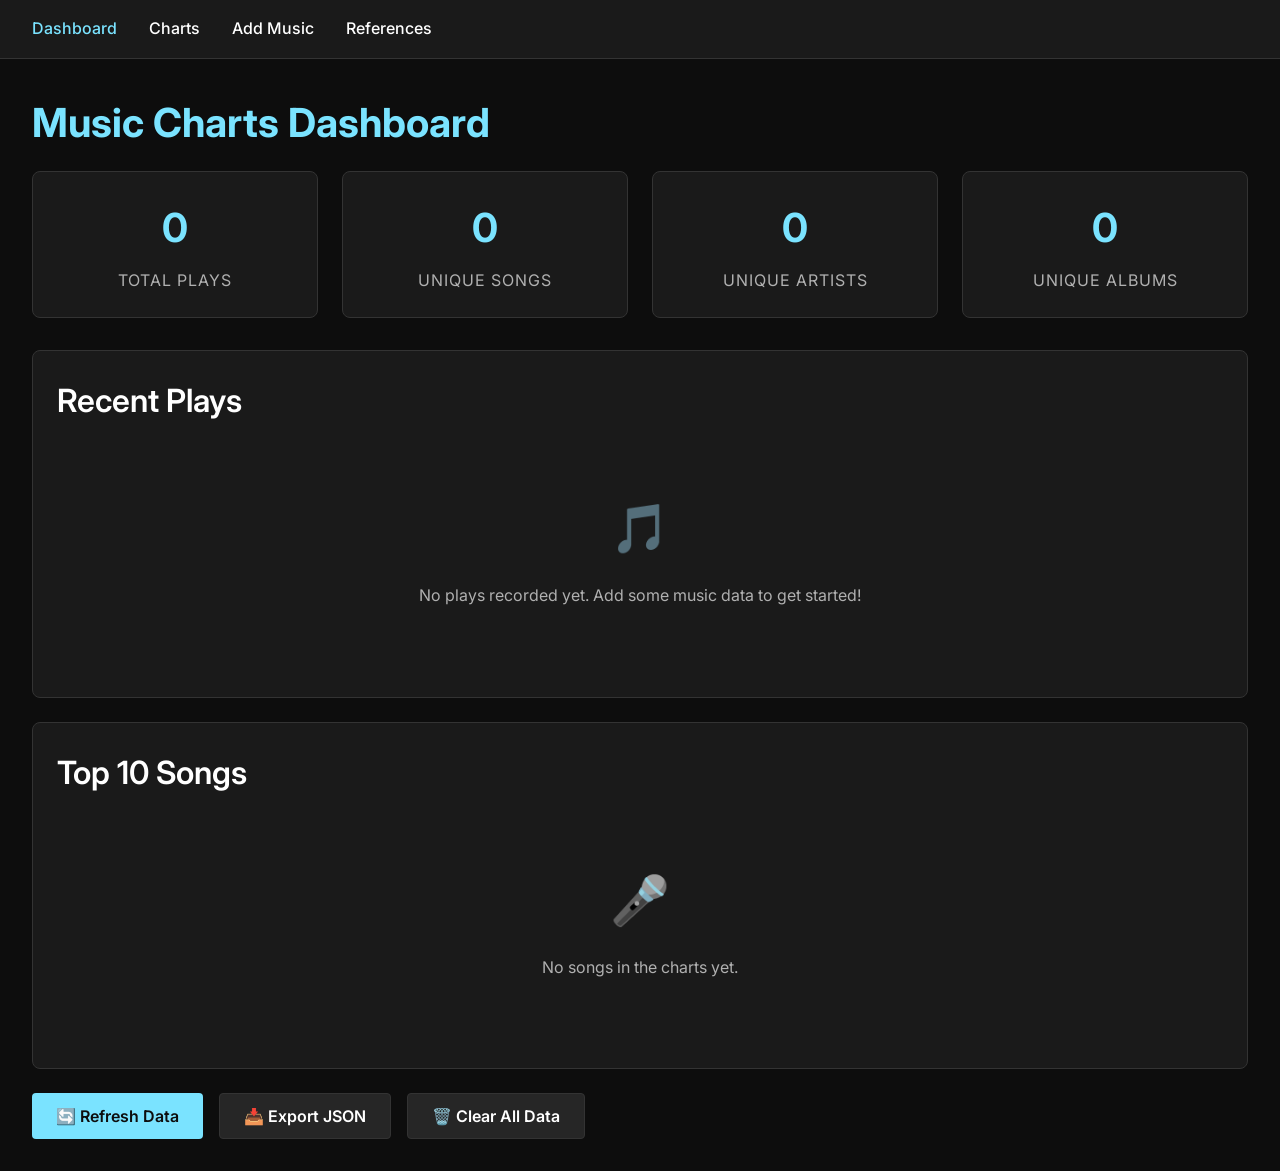
==== commit e268810a: "Merge 0e8e87fd33af8680b8effdb1d09162d9d9576ab3 into 1fc62f49609c6cd8a9e855e47abab43c6052569b" ====
--- a/project/index.html
+++ b/project/index.html
@@ -3,163 +3,192 @@
 <head>
     <meta charset="UTF-8">
     <meta name="viewport" content="width=device-width, initial-scale=1.0">
-    <meta name="description" content="My 2025 Music Listening Charts - Track and visualize your music listening statistics">
-    <title>My 2025 Music Listening Charts</title>
-    
-    <!-- Preload Fonts -->
-    <link rel="preload" href="https://fonts.googleapis.com/css2?family=Inter:wght@400;600;700&family=Roboto:wght@400;500;700&display=swap" as="style">
-    <link rel="stylesheet" href="https://fonts.googleapis.com/css2?family=Inter:wght@400;600;700&family=Roboto:wght@400;500;700&display=swap">
-    
-    <!-- Styles -->
+    <title>Music Charts - Dashboard</title>
     <link rel="stylesheet" href="css/styles.css">
 </head>
 <body>
-    <!-- Header -->
-    <header>
-        <div class="header-content">
-            <a href="index.html" class="site-title">My 2025 Music Listening Charts</a>
-            <nav>
-                <ul>
-                    <li><a href="index.html">Home</a></li>
-                    <li><a href="charts.html">Charts</a></li>
-                    <li><a href="add.html">Add Entry</a></li>
-                    <li><a href="references.html">References</a></li>
-                </ul>
-            </nav>
-        </div>
-    </header>
-    
-    <!-- Main Content -->
+    <nav>
+        <ul>
+            <li><a href="index.html" class="active">Dashboard</a></li>
+            <li><a href="charts.html">Charts</a></li>
+            <li><a href="add.html">Add Music</a></li>
+            <li><a href="references.html">References</a></li>
+        </ul>
+    </nav>
+
     <main>
-        <!-- Hero Section -->
-        <section class="hero">
-            <h1>Welcome to My Music Listening Charts</h1>
-            <p>Track, analyze, and visualize your music listening habits for 2025. 
-               Discover your most played songs, favorite artists, and listening patterns.</p>
+        <h1>Music Charts Dashboard</h1>
+        
+        <section class="stats-grid">
+            <div class="stat-card">
+                <div class="stat-value" id="totalPlays">0</div>
+                <div class="stat-label">Total Plays</div>
+            </div>
+            <div class="stat-card">
+                <div class="stat-value" id="uniqueSongs">0</div>
+                <div class="stat-label">Unique Songs</div>
+            </div>
+            <div class="stat-card">
+                <div class="stat-value" id="uniqueArtists">0</div>
+                <div class="stat-label">Unique Artists</div>
+            </div>
+            <div class="stat-card">
+                <div class="stat-value" id="uniqueAlbums">0</div>
+                <div class="stat-label">Unique Albums</div>
+            </div>
         </section>
-        
-        <!-- Statistics Cards -->
-        <section id="statistics">
-            <div class="stats-grid">
-                <div class="stat-card">
-                    <span class="stat-value" id="total-plays">0</span>
-                    <span class="stat-label">Total Plays</span>
-                </div>
-                <div class="stat-card">
-                    <span class="stat-value" id="unique-songs">0</span>
-                    <span class="stat-label">Unique Songs</span>
-                </div>
-                <div class="stat-card">
-                    <span class="stat-value" id="unique-artists">0</span>
-                    <span class="stat-label">Unique Artists</span>
-                </div>
-                <div class="stat-card">
-                    <span class="stat-value" id="total-entries">0</span>
-                    <span class="stat-label">Total Entries</span>
+
+        <section class="card">
+            <h2>Recent Plays</h2>
+            <div id="recentPlaysContainer">
+                <div class="empty-state">
+                    <div class="empty-state-icon">🎵</div>
+                    <p>No plays recorded yet. Add some music data to get started!</p>
                 </div>
             </div>
         </section>
-        
-        <!-- Recent Plays -->
-        <section id="recent-plays">
-            <h2>Recent Plays</h2>
-            <div id="recent-plays-list">
-                <div class="loading">Loading recent plays...</div>
+
+        <section class="card">
+            <h2>Top 10 Songs</h2>
+            <div id="topSongsContainer">
+                <div class="empty-state">
+                    <div class="empty-state-icon">🎤</div>
+                    <p>No songs in the charts yet.</p>
+                </div>
             </div>
         </section>
-        
-        <!-- Action Buttons -->
-        <section class="text-center">
-            <div class="btn-group">
-                <a href="charts.html" class="btn">View Charts</a>
-                <a href="add.html" class="btn btn-secondary">Add Entries</a>
-            </div>
-        </section>
+
+        <div class="button-group">
+            <button onclick="refreshData()">🔄 Refresh Data</button>
+            <button onclick="exportData()" class="button-secondary">📥 Export JSON</button>
+            <button onclick="clearAllData()" class="button-secondary">🗑️ Clear All Data</button>
+        </div>
     </main>
-    
-    <!-- Footer -->
-    <footer>
-        <p>&copy; 2025 My Music Listening Charts. All rights reserved.</p>
-    </footer>
-    
-    <!-- Scripts -->
-    <script src="js/main.js"></script>
+
+    <script src="js/utils.js"></script>
     <script>
-        // Initialize home page
-        document.addEventListener('DOMContentLoaded', async function() {
-            console.log('Home page initializing...');
-            updateActiveNav('index.html');
+        // Load and display data on page load
+        function loadDashboard() {
+            const stats = getStats();
             
-            try {
-                // Load data
-                const data = await loadData();
-                console.log('Data loaded:', data.length, 'entries');
-                
-                // Calculate and display statistics
-                const stats = getStats(data);
-                
-                document.getElementById('total-plays').textContent = formatNumber(stats.totalPlays);
-                document.getElementById('unique-songs').textContent = formatNumber(stats.uniqueSongs);
-                document.getElementById('unique-artists').textContent = formatNumber(stats.uniqueArtists);
-                document.getElementById('total-entries').textContent = formatNumber(stats.totalEntries);
-                
-                // Display recent plays
-                displayRecentPlays(data);
-                
-            } catch (error) {
-                console.error('Error initializing home page:', error);
-            }
-        });
-        
-        /**
-         * Display recent plays
-         * @param {Array} data - All data
-         */
-        function displayRecentPlays(data) {
-            const container = document.getElementById('recent-plays-list');
-            
-            if (data.length === 0) {
+            // Update statistics
+            document.getElementById('totalPlays').textContent = formatNumber(stats.totalPlays);
+            document.getElementById('uniqueSongs').textContent = formatNumber(stats.uniqueSongs);
+            document.getElementById('uniqueArtists').textContent = formatNumber(stats.uniqueArtists);
+            document.getElementById('uniqueAlbums').textContent = formatNumber(stats.uniqueAlbums);
+
+            // Load recent plays
+            loadRecentPlays();
+
+            // Load top songs
+            loadTopSongs();
+        }
+
+        function loadRecentPlays() {
+            const recentPlays = getRecentPlays(20);
+            const container = document.getElementById('recentPlaysContainer');
+
+            if (recentPlays.length === 0) {
                 container.innerHTML = `
                     <div class="empty-state">
-                        <p>No plays recorded yet</p>
-                        <p>Add some entries or upload a CSV file to get started!</p>
+                        <div class="empty-state-icon">🎵</div>
+                        <p>No plays recorded yet. Add some music data to get started!</p>
                     </div>
                 `;
                 return;
             }
-            
-            // Sort by datetime (most recent first)
-            const sorted = [...data].sort((a, b) => {
-                const dateA = new Date(a.datetime || 0);
-                const dateB = new Date(b.datetime || 0);
-                return dateB - dateA;
+
+            let html = '<table><thead><tr>';
+            html += '<th>Song</th>';
+            html += '<th>Artist</th>';
+            html += '<th>Album</th>';
+            html += '<th>Plays</th>';
+            html += '<th>Date/Time</th>';
+            html += '</tr></thead><tbody>';
+
+            recentPlays.forEach(item => {
+                html += '<tr>';
+                html += `<td>${escapeHtml(item.song)}</td>`;
+                html += `<td>${escapeHtml(item.artist)}</td>`;
+                html += `<td>${escapeHtml(item.album)}</td>`;
+                html += `<td>${formatNumber(item.plays)}</td>`;
+                html += `<td>${formatDate(item.datetime)}</td>`;
+                html += '</tr>';
             });
-            
-            // Get top 5 recent plays
-            const recentPlays = sorted.slice(0, 5);
-            
-            let html = '<div class="recent-plays">';
-            
-            recentPlays.forEach(play => {
-                html += `
-                    <div class="play-item">
-                        <div class="play-header">
-                            <span class="play-song">${escapeHtml(play.song)}</span>
-                            <span class="play-count">${formatNumber(play.plays)} plays</span>
-                        </div>
-                        <div class="play-artist">${escapeHtml(play.artist)}</div>
-                        <div class="play-meta">
-                            ${play.album ? `<span>📀 ${escapeHtml(play.album)}</span>` : ''}
-                            <span>🕒 ${formatDateTime(play.datetime)}</span>
-                        </div>
+
+            html += '</tbody></table>';
+            container.innerHTML = html;
+        }
+
+        function loadTopSongs() {
+            const topSongs = aggregateData().slice(0, 10);
+            const container = document.getElementById('topSongsContainer');
+
+            if (topSongs.length === 0) {
+                container.innerHTML = `
+                    <div class="empty-state">
+                        <div class="empty-state-icon">🎤</div>
+                        <p>No songs in the charts yet.</p>
                     </div>
                 `;
+                return;
+            }
+
+            let html = '<table><thead><tr>';
+            html += '<th>Rank</th>';
+            html += '<th>Song</th>';
+            html += '<th>Artist</th>';
+            html += '<th>Album</th>';
+            html += '<th>Total Plays</th>';
+            html += '</tr></thead><tbody>';
+
+            topSongs.forEach((item, index) => {
+                html += '<tr>';
+                html += `<td class="rank">#${index + 1}</td>`;
+                html += `<td>${escapeHtml(item.song)}</td>`;
+                html += `<td>${escapeHtml(item.artist)}</td>`;
+                html += `<td>${escapeHtml(item.album)}</td>`;
+                html += `<td>${formatNumber(item.totalPlays)}</td>`;
+                html += '</tr>';
             });
-            
-            html += '</div>';
-            
+
+            html += '</tbody></table>';
             container.innerHTML = html;
         }
+
+        function refreshData() {
+            loadDashboard();
+            showAlert('Data refreshed successfully!', 'success');
+        }
+
+        function exportData() {
+            const json = exportJSON();
+            const blob = new Blob([json], { type: 'application/json' });
+            const url = URL.createObjectURL(blob);
+            const a = document.createElement('a');
+            a.href = url;
+            a.download = `music-charts-${new Date().toISOString().split('T')[0]}.json`;
+            a.click();
+            URL.revokeObjectURL(url);
+            showAlert('Data exported successfully!', 'success');
+        }
+
+        function clearAllData() {
+            if (confirm('Are you sure you want to clear all data? This action cannot be undone.')) {
+                clearData();
+                loadDashboard();
+                showAlert('All data cleared successfully!', 'success');
+            }
+        }
+
+        function escapeHtml(text) {
+            const div = document.createElement('div');
+            div.textContent = text;
+            return div.innerHTML;
+        }
+
+        // Load dashboard on page load
+        document.addEventListener('DOMContentLoaded', loadDashboard);
     </script>
 </body>
 </html>
--- a/project/css/styles.css
+++ b/project/css/styles.css
@@ -1,3 +1,21 @@
+/* Import Google Fonts */
+@import url('https://fonts.googleapis.com/css2?family=Inter:wght@300;400;500;600;700&family=Roboto:wght@300;400;500;700&display=swap');
+
+/* CSS Variables for theming */
+:root {
+    --bg-primary: #0D0D0D;
+    --bg-secondary: #1A1A1A;
+    --bg-tertiary: #262626;
+    --accent-primary: #7AE3FF;
+    --accent-hover: #5CD4F0;
+    --text-primary: #FFFFFF;
+    --text-secondary: #B0B0B0;
+    --text-tertiary: #808080;
+    --error: #FF6B6B;
+    --success: #51CF66;
+    --border: #333333;
+}
+
 /* Reset and Base Styles */
 * {
     margin: 0;
@@ -5,167 +23,112 @@
     box-sizing: border-box;
 }
 
-:root {
-    /* Color Palette */
-    --bg-primary: #0D0D0D;
-    --bg-secondary: #1E1E1E;
-    --text-primary: #EDEDED;
-    --text-secondary: #B3B3B3;
-    --accent: #7AE3FF;
-    --accent-hover: #5DD4F0;
-    --success: #4CAF50;
-    --error: #F44336;
-    --warning: #FF9800;
-    
-    /* Fonts */
-    --font-heading: 'Inter', sans-serif;
-    --font-body: 'Roboto', sans-serif;
-    
-    /* Spacing */
-    --spacing-xs: 0.5rem;
-    --spacing-sm: 1rem;
-    --spacing-md: 1.5rem;
-    --spacing-lg: 2rem;
-    --spacing-xl: 3rem;
-    
-    /* Border Radius */
-    --radius-sm: 4px;
-    --radius-md: 8px;
-    --radius-lg: 12px;
-}
-
 body {
-    font-family: var(--font-body);
+    font-family: 'Inter', 'Roboto', sans-serif;
     background-color: var(--bg-primary);
     color: var(--text-primary);
     line-height: 1.6;
     min-height: 100vh;
-    display: flex;
-    flex-direction: column;
-}
-
-/* Header and Navigation */
-header {
+}
+
+/* Navigation */
+nav {
     background-color: var(--bg-secondary);
-    padding: var(--spacing-md) 0;
-    box-shadow: 0 2px 10px rgba(0, 0, 0, 0.3);
+    padding: 1rem 2rem;
+    border-bottom: 1px solid var(--border);
     position: sticky;
     top: 0;
     z-index: 100;
 }
 
-.header-content {
-    max-width: 1200px;
-    margin: 0 auto;
-    padding: 0 var(--spacing-md);
-    display: flex;
-    justify-content: space-between;
-    align-items: center;
-    flex-wrap: wrap;
-    gap: var(--spacing-sm);
-}
-
-.site-title {
-    font-family: var(--font-heading);
-    font-size: 1.5rem;
-    font-weight: 700;
-    color: var(--accent);
-    text-decoration: none;
-    transition: color 0.3s ease;
-}
-
-.site-title:hover {
-    color: var(--accent-hover);
-}
-
 nav ul {
     list-style: none;
     display: flex;
-    gap: var(--spacing-md);
+    gap: 2rem;
     flex-wrap: wrap;
 }
 
 nav a {
     color: var(--text-primary);
     text-decoration: none;
-    padding: var(--spacing-xs) var(--spacing-sm);
-    border-radius: var(--radius-sm);
-    transition: all 0.3s ease;
     font-weight: 500;
+    transition: color 0.3s ease;
 }
 
 nav a:hover,
 nav a.active {
-    background-color: var(--accent);
-    color: var(--bg-primary);
-}
-
-/* Main Content */
+    color: var(--accent-primary);
+}
+
+/* Main Container */
 main {
-    flex: 1;
-    max-width: 1200px;
+    max-width: 1400px;
     margin: 0 auto;
-    padding: var(--spacing-xl) var(--spacing-md);
-    width: 100%;
-}
-
-/* Hero Section */
-.hero {
-    text-align: center;
-    padding: var(--spacing-xl) var(--spacing-md);
-    margin-bottom: var(--spacing-xl);
-}
-
-.hero h1 {
-    font-family: var(--font-heading);
+    padding: 2rem;
+}
+
+/* Typography */
+h1 {
     font-size: 2.5rem;
-    margin-bottom: var(--spacing-md);
-    color: var(--accent);
-    animation: fadeInUp 0.6s ease;
-}
-
-.hero p {
-    font-size: 1.2rem;
+    margin-bottom: 1rem;
+    color: var(--accent-primary);
+    font-weight: 700;
+}
+
+h2 {
+    font-size: 2rem;
+    margin-bottom: 1rem;
+    color: var(--text-primary);
+    font-weight: 600;
+}
+
+h3 {
+    font-size: 1.5rem;
+    margin-bottom: 0.75rem;
+    color: var(--text-primary);
+    font-weight: 600;
+}
+
+p {
+    margin-bottom: 1rem;
     color: var(--text-secondary);
-    max-width: 700px;
-    margin: 0 auto var(--spacing-lg);
-    animation: fadeInUp 0.6s ease 0.2s both;
-}
-
-/* Stats Cards */
+}
+
+/* Cards */
+.card {
+    background-color: var(--bg-secondary);
+    border: 1px solid var(--border);
+    border-radius: 8px;
+    padding: 1.5rem;
+    margin-bottom: 1.5rem;
+}
+
+.card h2,
+.card h3 {
+    margin-top: 0;
+}
+
+/* Stats Grid */
 .stats-grid {
     display: grid;
     grid-template-columns: repeat(auto-fit, minmax(250px, 1fr));
-    gap: var(--spacing-md);
-    margin-bottom: var(--spacing-xl);
+    gap: 1.5rem;
+    margin-bottom: 2rem;
 }
 
 .stat-card {
     background-color: var(--bg-secondary);
-    padding: var(--spacing-lg);
-    border-radius: var(--radius-lg);
+    border: 1px solid var(--border);
+    border-radius: 8px;
+    padding: 1.5rem;
     text-align: center;
-    transition: transform 0.3s ease, box-shadow 0.3s ease;
-    animation: fadeInUp 0.6s ease both;
-}
-
-.stat-card:nth-child(1) { animation-delay: 0.1s; }
-.stat-card:nth-child(2) { animation-delay: 0.2s; }
-.stat-card:nth-child(3) { animation-delay: 0.3s; }
-.stat-card:nth-child(4) { animation-delay: 0.4s; }
-
-.stat-card:hover {
-    transform: translateY(-5px);
-    box-shadow: 0 8px 20px rgba(122, 227, 255, 0.2);
 }
 
 .stat-value {
-    font-family: var(--font-heading);
     font-size: 2.5rem;
     font-weight: 700;
-    color: var(--accent);
-    display: block;
-    margin-bottom: var(--spacing-xs);
+    color: var(--accent-primary);
+    margin-bottom: 0.5rem;
 }
 
 .stat-label {
@@ -175,541 +138,284 @@
     letter-spacing: 1px;
 }
 
-/* Sections */
-section {
-    margin-bottom: var(--spacing-xl);
-}
-
-section h2 {
-    font-family: var(--font-heading);
-    font-size: 2rem;
-    margin-bottom: var(--spacing-lg);
-    color: var(--accent);
-}
-
-/* Buttons */
-.btn {
-    display: inline-block;
-    padding: var(--spacing-sm) var(--spacing-lg);
-    background-color: var(--accent);
-    color: var(--bg-primary);
-    text-decoration: none;
-    border-radius: var(--radius-md);
-    font-weight: 600;
-    border: none;
-    cursor: pointer;
-    transition: all 0.3s ease;
-    font-size: 1rem;
-}
-
-.btn:hover {
-    background-color: var(--accent-hover);
-    transform: translateY(-2px);
-    box-shadow: 0 4px 12px rgba(122, 227, 255, 0.4);
-}
-
-.btn-secondary {
-    background-color: var(--bg-secondary);
-    color: var(--text-primary);
-    border: 2px solid var(--accent);
-}
-
-.btn-secondary:hover {
-    background-color: var(--accent);
-    color: var(--bg-primary);
-}
-
-.btn-group {
-    display: flex;
-    gap: var(--spacing-sm);
-    flex-wrap: wrap;
-    justify-content: center;
-    margin: var(--spacing-lg) 0;
-}
-
-/* Toggle Buttons */
-.toggle-buttons {
-    display: flex;
-    gap: var(--spacing-sm);
-    justify-content: center;
-    margin-bottom: var(--spacing-lg);
-    flex-wrap: wrap;
-}
-
-.toggle-btn {
-    padding: var(--spacing-sm) var(--spacing-lg);
-    background-color: var(--bg-secondary);
-    color: var(--text-primary);
-    border: 2px solid var(--accent);
-    border-radius: var(--radius-md);
-    cursor: pointer;
-    transition: all 0.3s ease;
-    font-weight: 600;
-}
-
-.toggle-btn:hover {
-    background-color: var(--accent);
-    color: var(--bg-primary);
-}
-
-.toggle-btn.active {
-    background-color: var(--accent);
-    color: var(--bg-primary);
-}
-
 /* Tables */
-.table-container {
-    background-color: var(--bg-secondary);
-    border-radius: var(--radius-lg);
-    padding: var(--spacing-lg);
-    overflow-x: auto;
-}
-
 table {
     width: 100%;
     border-collapse: collapse;
+    margin-bottom: 1.5rem;
 }
 
 thead {
-    background-color: rgba(122, 227, 255, 0.1);
+    background-color: var(--bg-tertiary);
 }
 
 th {
-    padding: var(--spacing-md);
+    padding: 1rem;
     text-align: left;
-    font-family: var(--font-heading);
     font-weight: 600;
-    color: var(--accent);
-    text-transform: uppercase;
-    letter-spacing: 1px;
-    font-size: 0.9rem;
+    color: var(--text-primary);
+    border-bottom: 2px solid var(--accent-primary);
 }
 
 td {
-    padding: var(--spacing-md);
-    border-bottom: 1px solid rgba(255, 255, 255, 0.1);
-}
-
-tbody tr {
-    transition: background-color 0.2s ease;
+    padding: 1rem;
+    border-bottom: 1px solid var(--border);
+    color: var(--text-secondary);
 }
 
 tbody tr:hover {
-    background-color: rgba(122, 227, 255, 0.05);
-}
-
-.rank-cell {
-    font-family: var(--font-heading);
+    background-color: var(--bg-tertiary);
+}
+
+.rank {
+    color: var(--accent-primary);
     font-weight: 700;
-    color: var(--accent);
-    font-size: 1.1rem;
-}
-
-.song-info {
+    font-size: 1.2rem;
+}
+
+/* Forms */
+form {
     display: flex;
     flex-direction: column;
-}
-
-.song-name {
+    gap: 1.5rem;
+}
+
+.form-group {
+    display: flex;
+    flex-direction: column;
+    gap: 0.5rem;
+}
+
+label {
+    font-weight: 500;
+    color: var(--text-primary);
+}
+
+input[type="text"],
+input[type="number"],
+input[type="datetime-local"],
+input[type="file"],
+select,
+textarea {
+    padding: 0.75rem;
+    background-color: var(--bg-tertiary);
+    border: 1px solid var(--border);
+    border-radius: 4px;
+    color: var(--text-primary);
+    font-family: 'Inter', 'Roboto', sans-serif;
+    font-size: 1rem;
+}
+
+input[type="text"]:focus,
+input[type="number"]:focus,
+input[type="datetime-local"]:focus,
+input[type="file"]:focus,
+select:focus,
+textarea:focus {
+    outline: none;
+    border-color: var(--accent-primary);
+}
+
+textarea {
+    resize: vertical;
+    min-height: 100px;
+}
+
+/* Buttons */
+button,
+.button {
+    padding: 0.75rem 1.5rem;
+    background-color: var(--accent-primary);
+    color: var(--bg-primary);
+    border: none;
+    border-radius: 4px;
     font-weight: 600;
-    margin-bottom: 0.25rem;
-}
-
-.artist-name {
+    font-size: 1rem;
+    cursor: pointer;
+    transition: background-color 0.3s ease;
+    font-family: 'Inter', 'Roboto', sans-serif;
+}
+
+button:hover,
+.button:hover {
+    background-color: var(--accent-hover);
+}
+
+button:disabled {
+    background-color: var(--text-tertiary);
+    cursor: not-allowed;
+}
+
+.button-secondary {
+    background-color: var(--bg-tertiary);
+    color: var(--text-primary);
+    border: 1px solid var(--border);
+}
+
+.button-secondary:hover {
+    background-color: var(--bg-secondary);
+    border-color: var(--accent-primary);
+}
+
+.button-group {
+    display: flex;
+    gap: 1rem;
+    flex-wrap: wrap;
+}
+
+/* Toggle Buttons */
+.toggle-group {
+    display: flex;
+    gap: 0.5rem;
+    margin-bottom: 1.5rem;
+    flex-wrap: wrap;
+}
+
+.toggle-button {
+    padding: 0.5rem 1rem;
+    background-color: var(--bg-secondary);
     color: var(--text-secondary);
-    font-size: 0.9rem;
-}
-
-/* Lists */
-.recent-plays {
-    background-color: var(--bg-secondary);
-    border-radius: var(--radius-lg);
-    padding: var(--spacing-lg);
-}
-
-.play-item {
-    padding: var(--spacing-md);
-    border-bottom: 1px solid rgba(255, 255, 255, 0.1);
-    transition: background-color 0.2s ease;
-}
-
-.play-item:last-child {
-    border-bottom: none;
-}
-
-.play-item:hover {
+    border: 1px solid var(--border);
+    border-radius: 4px;
+    cursor: pointer;
+    transition: all 0.3s ease;
+}
+
+.toggle-button.active {
+    background-color: var(--accent-primary);
+    color: var(--bg-primary);
+    border-color: var(--accent-primary);
+}
+
+.toggle-button:hover {
+    border-color: var(--accent-primary);
+}
+
+/* Alerts */
+.alert {
+    padding: 1rem;
+    border-radius: 4px;
+    margin-bottom: 1.5rem;
+}
+
+.alert-success {
+    background-color: rgba(81, 207, 102, 0.1);
+    border: 1px solid var(--success);
+    color: var(--success);
+}
+
+.alert-error {
+    background-color: rgba(255, 107, 107, 0.1);
+    border: 1px solid var(--error);
+    color: var(--error);
+}
+
+.alert-info {
+    background-color: rgba(122, 227, 255, 0.1);
+    border: 1px solid var(--accent-primary);
+    color: var(--accent-primary);
+}
+
+/* File Upload Area */
+.upload-area {
+    border: 2px dashed var(--border);
+    border-radius: 8px;
+    padding: 2rem;
+    text-align: center;
+    cursor: pointer;
+    transition: all 0.3s ease;
+}
+
+.upload-area:hover {
+    border-color: var(--accent-primary);
     background-color: rgba(122, 227, 255, 0.05);
 }
 
-.play-header {
-    display: flex;
-    justify-content: space-between;
-    align-items: flex-start;
-    margin-bottom: var(--spacing-xs);
-    flex-wrap: wrap;
-    gap: var(--spacing-xs);
-}
-
-.play-song {
-    font-weight: 600;
-    font-size: 1.1rem;
-}
-
-.play-count {
-    background-color: var(--accent);
-    color: var(--bg-primary);
-    padding: 0.25rem 0.75rem;
-    border-radius: var(--radius-sm);
-    font-weight: 600;
-    font-size: 0.9rem;
-}
-
-.play-artist {
-    color: var(--text-secondary);
-    margin-bottom: 0.25rem;
-}
-
-.play-meta {
-    display: flex;
-    gap: var(--spacing-md);
-    font-size: 0.9rem;
-    color: var(--text-secondary);
-    flex-wrap: wrap;
-}
-
-/* Forms */
-.form-container {
-    background-color: var(--bg-secondary);
-    border-radius: var(--radius-lg);
-    padding: var(--spacing-xl);
-    margin-bottom: var(--spacing-lg);
-}
-
-.form-group {
-    margin-bottom: var(--spacing-lg);
-}
-
-label {
-    display: block;
-    margin-bottom: var(--spacing-xs);
-    font-weight: 600;
-    color: var(--text-primary);
-}
-
-.required {
-    color: var(--error);
-}
-
-input,
-textarea,
-select {
-    width: 100%;
-    padding: var(--spacing-sm);
-    background-color: var(--bg-primary);
-    border: 2px solid rgba(122, 227, 255, 0.3);
-    border-radius: var(--radius-md);
-    color: var(--text-primary);
-    font-family: var(--font-body);
-    font-size: 1rem;
-    transition: border-color 0.3s ease;
-}
-
-input:focus,
-textarea:focus,
-select:focus {
-    outline: none;
-    border-color: var(--accent);
-}
-
-input::placeholder,
-textarea::placeholder {
-    color: var(--text-secondary);
-}
-
-.form-row {
-    display: grid;
-    grid-template-columns: repeat(auto-fit, minmax(200px, 1fr));
-    gap: var(--spacing-md);
-}
-
-/* File Upload */
-.file-upload-area {
-    border: 2px dashed var(--accent);
-    border-radius: var(--radius-lg);
-    padding: var(--spacing-xl);
+.upload-area.dragover {
+    border-color: var(--accent-primary);
+    background-color: rgba(122, 227, 255, 0.1);
+}
+
+/* Loading State */
+.loading {
+    display: inline-block;
+    width: 20px;
+    height: 20px;
+    border: 3px solid var(--border);
+    border-top-color: var(--accent-primary);
+    border-radius: 50%;
+    animation: spin 1s linear infinite;
+}
+
+@keyframes spin {
+    to {
+        transform: rotate(360deg);
+    }
+}
+
+/* Empty State */
+.empty-state {
     text-align: center;
-    background-color: rgba(122, 227, 255, 0.05);
-    transition: all 0.3s ease;
-    cursor: pointer;
-}
-
-.file-upload-area:hover {
-    background-color: rgba(122, 227, 255, 0.1);
-    border-color: var(--accent-hover);
-}
-
-.file-upload-area input[type="file"] {
-    display: none;
-}
-
-.upload-icon {
+    padding: 3rem;
+    color: var(--text-tertiary);
+}
+
+.empty-state-icon {
     font-size: 3rem;
-    color: var(--accent);
-    margin-bottom: var(--spacing-md);
-}
-
-/* Messages */
-.message {
-    padding: var(--spacing-md);
-    border-radius: var(--radius-md);
-    margin-bottom: var(--spacing-md);
-    display: none;
-}
-
-.message.show {
-    display: block;
-    animation: slideDown 0.3s ease;
-}
-
-.message.success {
-    background-color: rgba(76, 175, 80, 0.2);
-    border-left: 4px solid var(--success);
-    color: var(--success);
-}
-
-.message.error {
-    background-color: rgba(244, 67, 54, 0.2);
-    border-left: 4px solid var(--error);
-    color: var(--error);
-}
-
-.message.warning {
-    background-color: rgba(255, 152, 0, 0.2);
-    border-left: 4px solid var(--warning);
-    color: var(--warning);
-}
-
-/* Format Example */
-.format-example {
-    background-color: var(--bg-primary);
-    padding: var(--spacing-md);
-    border-radius: var(--radius-md);
-    margin-top: var(--spacing-md);
-    display: none;
-}
-
-.format-example.show {
-    display: block;
-}
-
-.format-example pre {
-    background-color: var(--bg-secondary);
-    padding: var(--spacing-sm);
-    border-radius: var(--radius-sm);
-    overflow-x: auto;
-    color: var(--text-secondary);
-    font-size: 0.9rem;
-}
-
-/* Import Summary */
-.import-summary {
-    background-color: var(--bg-primary);
-    padding: var(--spacing-md);
-    border-radius: var(--radius-md);
-    margin-top: var(--spacing-md);
-}
-
-.summary-stats {
-    display: grid;
-    grid-template-columns: repeat(auto-fit, minmax(150px, 1fr));
-    gap: var(--spacing-md);
-    margin-top: var(--spacing-md);
-}
-
-.summary-stat {
-    text-align: center;
-}
-
-.summary-value {
-    font-size: 1.5rem;
-    font-weight: 700;
-    color: var(--accent);
-}
-
-/* References */
-.references-grid {
-    display: grid;
-    gap: var(--spacing-lg);
-}
-
-.reference-section {
-    background-color: var(--bg-secondary);
-    padding: var(--spacing-lg);
-    border-radius: var(--radius-lg);
-}
-
-.reference-section h3 {
-    color: var(--accent);
-    margin-bottom: var(--spacing-md);
-    font-family: var(--font-heading);
-}
-
-.reference-section ul {
-    list-style: none;
-    padding-left: 0;
-}
-
-.reference-section li {
-    padding: var(--spacing-xs) 0;
-    border-bottom: 1px solid rgba(255, 255, 255, 0.1);
-}
-
-.reference-section li:last-child {
-    border-bottom: none;
-}
-
-.reference-section a {
-    color: var(--accent);
-    text-decoration: none;
-    transition: color 0.3s ease;
-}
-
-.reference-section a:hover {
-    color: var(--accent-hover);
-    text-decoration: underline;
-}
-
-.color-swatch {
-    display: inline-block;
-    width: 24px;
-    height: 24px;
-    border-radius: var(--radius-sm);
-    margin-right: var(--spacing-xs);
-    vertical-align: middle;
-    border: 2px solid rgba(255, 255, 255, 0.2);
-}
-
-/* Footer */
-footer {
-    background-color: var(--bg-secondary);
-    padding: var(--spacing-lg);
-    text-align: center;
-    color: var(--text-secondary);
-    margin-top: auto;
-}
-
-/* Animations */
-@keyframes fadeInUp {
-    from {
-        opacity: 0;
-        transform: translateY(20px);
-    }
-    to {
-        opacity: 1;
-        transform: translateY(0);
-    }
-}
-
-@keyframes slideDown {
-    from {
-        opacity: 0;
-        transform: translateY(-10px);
-    }
-    to {
-        opacity: 1;
-        transform: translateY(0);
-    }
+    margin-bottom: 1rem;
 }
 
 /* Responsive Design */
-@media (max-width: 600px) {
-    .hero h1 {
-        font-size: 1.8rem;
-    }
-    
-    .hero p {
-        font-size: 1rem;
-    }
-    
+@media (max-width: 768px) {
+    nav {
+        padding: 1rem;
+    }
+
+    nav ul {
+        gap: 1rem;
+    }
+
+    main {
+        padding: 1rem;
+    }
+
+    h1 {
+        font-size: 2rem;
+    }
+
+    h2 {
+        font-size: 1.5rem;
+    }
+
+    .stats-grid {
+        grid-template-columns: 1fr;
+    }
+
+    table {
+        font-size: 0.875rem;
+    }
+
+    th,
+    td {
+        padding: 0.5rem;
+    }
+}
+
+@media (max-width: 480px) {
+    h1 {
+        font-size: 1.75rem;
+    }
+
     .stat-value {
         font-size: 2rem;
     }
-    
-    section h2 {
-        font-size: 1.5rem;
-    }
-    
-    .header-content {
+
+    .button-group {
         flex-direction: column;
-        text-align: center;
-    }
-    
-    nav ul {
-        justify-content: center;
-    }
-    
-    .form-row {
-        grid-template-columns: 1fr;
-    }
-    
-    table {
-        font-size: 0.9rem;
-    }
-    
-    th, td {
-        padding: var(--spacing-sm);
-    }
-}
-
-@media (min-width: 600px) and (max-width: 900px) {
-    .stats-grid {
-        grid-template-columns: repeat(2, 1fr);
-    }
-}
-
-@media (min-width: 900px) {
-    .stats-grid {
-        grid-template-columns: repeat(4, 1fr);
-    }
-}
-
-@media (min-width: 1200px) {
-    main {
-        padding: var(--spacing-xl) var(--spacing-lg);
-    }
-}
-
-/* Utility Classes */
-.text-center {
-    text-align: center;
-}
-
-.mt-1 { margin-top: var(--spacing-sm); }
-.mt-2 { margin-top: var(--spacing-md); }
-.mt-3 { margin-top: var(--spacing-lg); }
-
-.mb-1 { margin-bottom: var(--spacing-sm); }
-.mb-2 { margin-bottom: var(--spacing-md); }
-.mb-3 { margin-bottom: var(--spacing-lg); }
-
-.hidden {
-    display: none;
-}
-
-.loading {
-    text-align: center;
-    padding: var(--spacing-xl);
-    color: var(--text-secondary);
-}
-
-.empty-state {
-    text-align: center;
-    padding: var(--spacing-xl);
-    color: var(--text-secondary);
-    background-color: var(--bg-secondary);
-    border-radius: var(--radius-lg);
-}
-
-.empty-state p {
-    margin-bottom: var(--spacing-md);
-}
+    }
+
+    button,
+    .button {
+        width: 100%;
+    }
+}
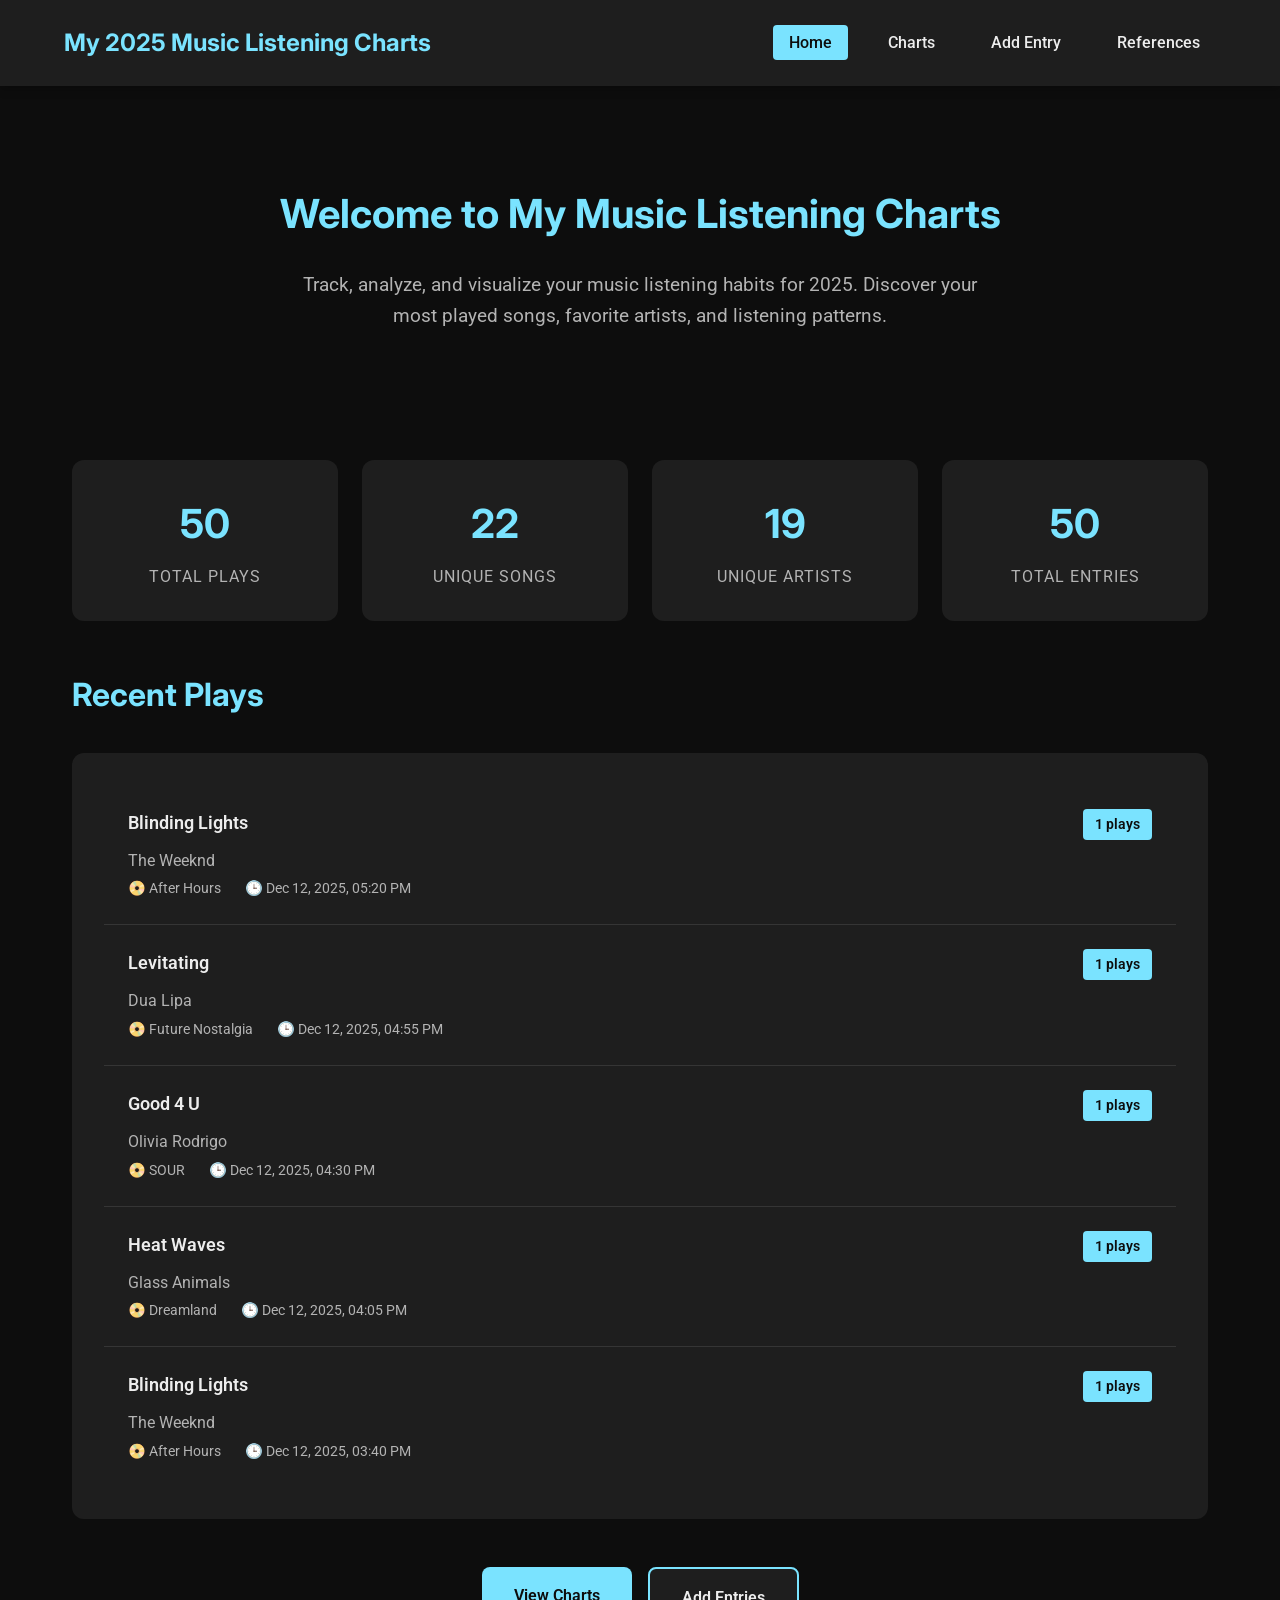
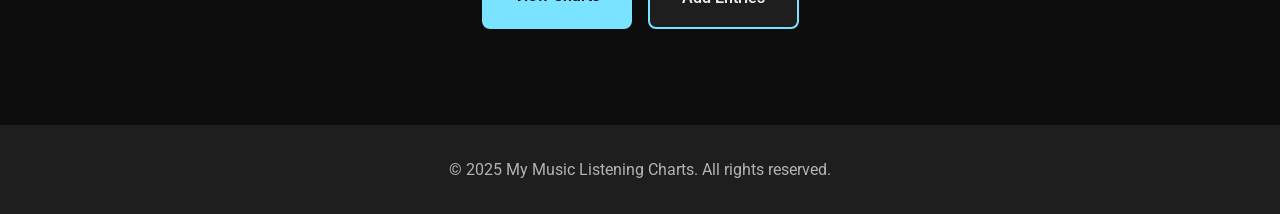
==== commit f39c0792: "Merge pull request #2 from erwindank/copilot/build-music-listening-charts-website Build music listen" ====
--- a/project/index.html
+++ b/project/index.html
@@ -3,192 +3,163 @@
 <head>
     <meta charset="UTF-8">
     <meta name="viewport" content="width=device-width, initial-scale=1.0">
-    <title>Music Charts - Dashboard</title>
+    <meta name="description" content="My 2025 Music Listening Charts - Track and visualize your music listening statistics">
+    <title>My 2025 Music Listening Charts</title>
+    
+    <!-- Preload Fonts -->
+    <link rel="preload" href="https://fonts.googleapis.com/css2?family=Inter:wght@400;600;700&family=Roboto:wght@400;500;700&display=swap" as="style">
+    <link rel="stylesheet" href="https://fonts.googleapis.com/css2?family=Inter:wght@400;600;700&family=Roboto:wght@400;500;700&display=swap">
+    
+    <!-- Styles -->
     <link rel="stylesheet" href="css/styles.css">
 </head>
 <body>
-    <nav>
-        <ul>
-            <li><a href="index.html" class="active">Dashboard</a></li>
-            <li><a href="charts.html">Charts</a></li>
-            <li><a href="add.html">Add Music</a></li>
-            <li><a href="references.html">References</a></li>
-        </ul>
-    </nav>
-
+    <!-- Header -->
+    <header>
+        <div class="header-content">
+            <a href="index.html" class="site-title">My 2025 Music Listening Charts</a>
+            <nav>
+                <ul>
+                    <li><a href="index.html">Home</a></li>
+                    <li><a href="charts.html">Charts</a></li>
+                    <li><a href="add.html">Add Entry</a></li>
+                    <li><a href="references.html">References</a></li>
+                </ul>
+            </nav>
+        </div>
+    </header>
+    
+    <!-- Main Content -->
     <main>
-        <h1>Music Charts Dashboard</h1>
+        <!-- Hero Section -->
+        <section class="hero">
+            <h1>Welcome to My Music Listening Charts</h1>
+            <p>Track, analyze, and visualize your music listening habits for 2025. 
+               Discover your most played songs, favorite artists, and listening patterns.</p>
+        </section>
         
-        <section class="stats-grid">
-            <div class="stat-card">
-                <div class="stat-value" id="totalPlays">0</div>
-                <div class="stat-label">Total Plays</div>
-            </div>
-            <div class="stat-card">
-                <div class="stat-value" id="uniqueSongs">0</div>
-                <div class="stat-label">Unique Songs</div>
-            </div>
-            <div class="stat-card">
-                <div class="stat-value" id="uniqueArtists">0</div>
-                <div class="stat-label">Unique Artists</div>
-            </div>
-            <div class="stat-card">
-                <div class="stat-value" id="uniqueAlbums">0</div>
-                <div class="stat-label">Unique Albums</div>
-            </div>
-        </section>
-
-        <section class="card">
-            <h2>Recent Plays</h2>
-            <div id="recentPlaysContainer">
-                <div class="empty-state">
-                    <div class="empty-state-icon">🎵</div>
-                    <p>No plays recorded yet. Add some music data to get started!</p>
+        <!-- Statistics Cards -->
+        <section id="statistics">
+            <div class="stats-grid">
+                <div class="stat-card">
+                    <span class="stat-value" id="total-plays">0</span>
+                    <span class="stat-label">Total Plays</span>
+                </div>
+                <div class="stat-card">
+                    <span class="stat-value" id="unique-songs">0</span>
+                    <span class="stat-label">Unique Songs</span>
+                </div>
+                <div class="stat-card">
+                    <span class="stat-value" id="unique-artists">0</span>
+                    <span class="stat-label">Unique Artists</span>
+                </div>
+                <div class="stat-card">
+                    <span class="stat-value" id="total-entries">0</span>
+                    <span class="stat-label">Total Entries</span>
                 </div>
             </div>
         </section>
-
-        <section class="card">
-            <h2>Top 10 Songs</h2>
-            <div id="topSongsContainer">
-                <div class="empty-state">
-                    <div class="empty-state-icon">🎤</div>
-                    <p>No songs in the charts yet.</p>
-                </div>
+        
+        <!-- Recent Plays -->
+        <section id="recent-plays">
+            <h2>Recent Plays</h2>
+            <div id="recent-plays-list">
+                <div class="loading">Loading recent plays...</div>
             </div>
         </section>
-
-        <div class="button-group">
-            <button onclick="refreshData()">🔄 Refresh Data</button>
-            <button onclick="exportData()" class="button-secondary">📥 Export JSON</button>
-            <button onclick="clearAllData()" class="button-secondary">🗑️ Clear All Data</button>
-        </div>
+        
+        <!-- Action Buttons -->
+        <section class="text-center">
+            <div class="btn-group">
+                <a href="charts.html" class="btn">View Charts</a>
+                <a href="add.html" class="btn btn-secondary">Add Entries</a>
+            </div>
+        </section>
     </main>
-
-    <script src="js/utils.js"></script>
+    
+    <!-- Footer -->
+    <footer>
+        <p>&copy; 2025 My Music Listening Charts. All rights reserved.</p>
+    </footer>
+    
+    <!-- Scripts -->
+    <script src="js/main.js"></script>
     <script>
-        // Load and display data on page load
-        function loadDashboard() {
-            const stats = getStats();
+        // Initialize home page
+        document.addEventListener('DOMContentLoaded', async function() {
+            console.log('Home page initializing...');
+            updateActiveNav('index.html');
             
-            // Update statistics
-            document.getElementById('totalPlays').textContent = formatNumber(stats.totalPlays);
-            document.getElementById('uniqueSongs').textContent = formatNumber(stats.uniqueSongs);
-            document.getElementById('uniqueArtists').textContent = formatNumber(stats.uniqueArtists);
-            document.getElementById('uniqueAlbums').textContent = formatNumber(stats.uniqueAlbums);
-
-            // Load recent plays
-            loadRecentPlays();
-
-            // Load top songs
-            loadTopSongs();
-        }
-
-        function loadRecentPlays() {
-            const recentPlays = getRecentPlays(20);
-            const container = document.getElementById('recentPlaysContainer');
-
-            if (recentPlays.length === 0) {
+            try {
+                // Load data
+                const data = await loadData();
+                console.log('Data loaded:', data.length, 'entries');
+                
+                // Calculate and display statistics
+                const stats = getStats(data);
+                
+                document.getElementById('total-plays').textContent = formatNumber(stats.totalPlays);
+                document.getElementById('unique-songs').textContent = formatNumber(stats.uniqueSongs);
+                document.getElementById('unique-artists').textContent = formatNumber(stats.uniqueArtists);
+                document.getElementById('total-entries').textContent = formatNumber(stats.totalEntries);
+                
+                // Display recent plays
+                displayRecentPlays(data);
+                
+            } catch (error) {
+                console.error('Error initializing home page:', error);
+            }
+        });
+        
+        /**
+         * Display recent plays
+         * @param {Array} data - All data
+         */
+        function displayRecentPlays(data) {
+            const container = document.getElementById('recent-plays-list');
+            
+            if (data.length === 0) {
                 container.innerHTML = `
                     <div class="empty-state">
-                        <div class="empty-state-icon">🎵</div>
-                        <p>No plays recorded yet. Add some music data to get started!</p>
+                        <p>No plays recorded yet</p>
+                        <p>Add some entries or upload a CSV file to get started!</p>
                     </div>
                 `;
                 return;
             }
-
-            let html = '<table><thead><tr>';
-            html += '<th>Song</th>';
-            html += '<th>Artist</th>';
-            html += '<th>Album</th>';
-            html += '<th>Plays</th>';
-            html += '<th>Date/Time</th>';
-            html += '</tr></thead><tbody>';
-
-            recentPlays.forEach(item => {
-                html += '<tr>';
-                html += `<td>${escapeHtml(item.song)}</td>`;
-                html += `<td>${escapeHtml(item.artist)}</td>`;
-                html += `<td>${escapeHtml(item.album)}</td>`;
-                html += `<td>${formatNumber(item.plays)}</td>`;
-                html += `<td>${formatDate(item.datetime)}</td>`;
-                html += '</tr>';
+            
+            // Sort by datetime (most recent first)
+            const sorted = [...data].sort((a, b) => {
+                const dateA = new Date(a.datetime || 0);
+                const dateB = new Date(b.datetime || 0);
+                return dateB - dateA;
             });
-
-            html += '</tbody></table>';
+            
+            // Get top 5 recent plays
+            const recentPlays = sorted.slice(0, 5);
+            
+            let html = '<div class="recent-plays">';
+            
+            recentPlays.forEach(play => {
+                html += `
+                    <div class="play-item">
+                        <div class="play-header">
+                            <span class="play-song">${escapeHtml(play.song)}</span>
+                            <span class="play-count">${formatNumber(play.plays)} plays</span>
+                        </div>
+                        <div class="play-artist">${escapeHtml(play.artist)}</div>
+                        <div class="play-meta">
+                            ${play.album ? `<span>📀 ${escapeHtml(play.album)}</span>` : ''}
+                            <span>🕒 ${formatDateTime(play.datetime)}</span>
+                        </div>
+                    </div>
+                `;
+            });
+            
+            html += '</div>';
+            
             container.innerHTML = html;
         }
-
-        function loadTopSongs() {
-            const topSongs = aggregateData().slice(0, 10);
-            const container = document.getElementById('topSongsContainer');
-
-            if (topSongs.length === 0) {
-                container.innerHTML = `
-                    <div class="empty-state">
-                        <div class="empty-state-icon">🎤</div>
-                        <p>No songs in the charts yet.</p>
-                    </div>
-                `;
-                return;
-            }
-
-            let html = '<table><thead><tr>';
-            html += '<th>Rank</th>';
-            html += '<th>Song</th>';
-            html += '<th>Artist</th>';
-            html += '<th>Album</th>';
-            html += '<th>Total Plays</th>';
-            html += '</tr></thead><tbody>';
-
-            topSongs.forEach((item, index) => {
-                html += '<tr>';
-                html += `<td class="rank">#${index + 1}</td>`;
-                html += `<td>${escapeHtml(item.song)}</td>`;
-                html += `<td>${escapeHtml(item.artist)}</td>`;
-                html += `<td>${escapeHtml(item.album)}</td>`;
-                html += `<td>${formatNumber(item.totalPlays)}</td>`;
-                html += '</tr>';
-            });
-
-            html += '</tbody></table>';
-            container.innerHTML = html;
-        }
-
-        function refreshData() {
-            loadDashboard();
-            showAlert('Data refreshed successfully!', 'success');
-        }
-
-        function exportData() {
-            const json = exportJSON();
-            const blob = new Blob([json], { type: 'application/json' });
-            const url = URL.createObjectURL(blob);
-            const a = document.createElement('a');
-            a.href = url;
-            a.download = `music-charts-${new Date().toISOString().split('T')[0]}.json`;
-            a.click();
-            URL.revokeObjectURL(url);
-            showAlert('Data exported successfully!', 'success');
-        }
-
-        function clearAllData() {
-            if (confirm('Are you sure you want to clear all data? This action cannot be undone.')) {
-                clearData();
-                loadDashboard();
-                showAlert('All data cleared successfully!', 'success');
-            }
-        }
-
-        function escapeHtml(text) {
-            const div = document.createElement('div');
-            div.textContent = text;
-            return div.innerHTML;
-        }
-
-        // Load dashboard on page load
-        document.addEventListener('DOMContentLoaded', loadDashboard);
     </script>
 </body>
 </html>
--- a/project/css/styles.css
+++ b/project/css/styles.css
@@ -1,21 +1,3 @@
-/* Import Google Fonts */
-@import url('https://fonts.googleapis.com/css2?family=Inter:wght@300;400;500;600;700&family=Roboto:wght@300;400;500;700&display=swap');
-
-/* CSS Variables for theming */
-:root {
-    --bg-primary: #0D0D0D;
-    --bg-secondary: #1A1A1A;
-    --bg-tertiary: #262626;
-    --accent-primary: #7AE3FF;
-    --accent-hover: #5CD4F0;
-    --text-primary: #FFFFFF;
-    --text-secondary: #B0B0B0;
-    --text-tertiary: #808080;
-    --error: #FF6B6B;
-    --success: #51CF66;
-    --border: #333333;
-}
-
 /* Reset and Base Styles */
 * {
     margin: 0;
@@ -23,112 +5,167 @@
     box-sizing: border-box;
 }
 
+:root {
+    /* Color Palette */
+    --bg-primary: #0D0D0D;
+    --bg-secondary: #1E1E1E;
+    --text-primary: #EDEDED;
+    --text-secondary: #B3B3B3;
+    --accent: #7AE3FF;
+    --accent-hover: #5DD4F0;
+    --success: #4CAF50;
+    --error: #F44336;
+    --warning: #FF9800;
+    
+    /* Fonts */
+    --font-heading: 'Inter', sans-serif;
+    --font-body: 'Roboto', sans-serif;
+    
+    /* Spacing */
+    --spacing-xs: 0.5rem;
+    --spacing-sm: 1rem;
+    --spacing-md: 1.5rem;
+    --spacing-lg: 2rem;
+    --spacing-xl: 3rem;
+    
+    /* Border Radius */
+    --radius-sm: 4px;
+    --radius-md: 8px;
+    --radius-lg: 12px;
+}
+
 body {
-    font-family: 'Inter', 'Roboto', sans-serif;
+    font-family: var(--font-body);
     background-color: var(--bg-primary);
     color: var(--text-primary);
     line-height: 1.6;
     min-height: 100vh;
-}
-
-/* Navigation */
-nav {
-    background-color: var(--bg-secondary);
-    padding: 1rem 2rem;
-    border-bottom: 1px solid var(--border);
+    display: flex;
+    flex-direction: column;
+}
+
+/* Header and Navigation */
+header {
+    background-color: var(--bg-secondary);
+    padding: var(--spacing-md) 0;
+    box-shadow: 0 2px 10px rgba(0, 0, 0, 0.3);
     position: sticky;
     top: 0;
     z-index: 100;
 }
 
+.header-content {
+    max-width: 1200px;
+    margin: 0 auto;
+    padding: 0 var(--spacing-md);
+    display: flex;
+    justify-content: space-between;
+    align-items: center;
+    flex-wrap: wrap;
+    gap: var(--spacing-sm);
+}
+
+.site-title {
+    font-family: var(--font-heading);
+    font-size: 1.5rem;
+    font-weight: 700;
+    color: var(--accent);
+    text-decoration: none;
+    transition: color 0.3s ease;
+}
+
+.site-title:hover {
+    color: var(--accent-hover);
+}
+
 nav ul {
     list-style: none;
     display: flex;
-    gap: 2rem;
+    gap: var(--spacing-md);
     flex-wrap: wrap;
 }
 
 nav a {
     color: var(--text-primary);
     text-decoration: none;
+    padding: var(--spacing-xs) var(--spacing-sm);
+    border-radius: var(--radius-sm);
+    transition: all 0.3s ease;
     font-weight: 500;
-    transition: color 0.3s ease;
 }
 
 nav a:hover,
 nav a.active {
-    color: var(--accent-primary);
-}
-
-/* Main Container */
+    background-color: var(--accent);
+    color: var(--bg-primary);
+}
+
+/* Main Content */
 main {
-    max-width: 1400px;
+    flex: 1;
+    max-width: 1200px;
     margin: 0 auto;
-    padding: 2rem;
-}
-
-/* Typography */
-h1 {
+    padding: var(--spacing-xl) var(--spacing-md);
+    width: 100%;
+}
+
+/* Hero Section */
+.hero {
+    text-align: center;
+    padding: var(--spacing-xl) var(--spacing-md);
+    margin-bottom: var(--spacing-xl);
+}
+
+.hero h1 {
+    font-family: var(--font-heading);
     font-size: 2.5rem;
-    margin-bottom: 1rem;
-    color: var(--accent-primary);
-    font-weight: 700;
-}
-
-h2 {
-    font-size: 2rem;
-    margin-bottom: 1rem;
-    color: var(--text-primary);
-    font-weight: 600;
-}
-
-h3 {
-    font-size: 1.5rem;
-    margin-bottom: 0.75rem;
-    color: var(--text-primary);
-    font-weight: 600;
-}
-
-p {
-    margin-bottom: 1rem;
-    color: var(--text-secondary);
-}
-
-/* Cards */
-.card {
-    background-color: var(--bg-secondary);
-    border: 1px solid var(--border);
-    border-radius: 8px;
-    padding: 1.5rem;
-    margin-bottom: 1.5rem;
-}
-
-.card h2,
-.card h3 {
-    margin-top: 0;
-}
-
-/* Stats Grid */
+    margin-bottom: var(--spacing-md);
+    color: var(--accent);
+    animation: fadeInUp 0.6s ease;
+}
+
+.hero p {
+    font-size: 1.2rem;
+    color: var(--text-secondary);
+    max-width: 700px;
+    margin: 0 auto var(--spacing-lg);
+    animation: fadeInUp 0.6s ease 0.2s both;
+}
+
+/* Stats Cards */
 .stats-grid {
     display: grid;
     grid-template-columns: repeat(auto-fit, minmax(250px, 1fr));
-    gap: 1.5rem;
-    margin-bottom: 2rem;
+    gap: var(--spacing-md);
+    margin-bottom: var(--spacing-xl);
 }
 
 .stat-card {
     background-color: var(--bg-secondary);
-    border: 1px solid var(--border);
-    border-radius: 8px;
-    padding: 1.5rem;
+    padding: var(--spacing-lg);
+    border-radius: var(--radius-lg);
     text-align: center;
+    transition: transform 0.3s ease, box-shadow 0.3s ease;
+    animation: fadeInUp 0.6s ease both;
+}
+
+.stat-card:nth-child(1) { animation-delay: 0.1s; }
+.stat-card:nth-child(2) { animation-delay: 0.2s; }
+.stat-card:nth-child(3) { animation-delay: 0.3s; }
+.stat-card:nth-child(4) { animation-delay: 0.4s; }
+
+.stat-card:hover {
+    transform: translateY(-5px);
+    box-shadow: 0 8px 20px rgba(122, 227, 255, 0.2);
 }
 
 .stat-value {
+    font-family: var(--font-heading);
     font-size: 2.5rem;
     font-weight: 700;
-    color: var(--accent-primary);
-    margin-bottom: 0.5rem;
+    color: var(--accent);
+    display: block;
+    margin-bottom: var(--spacing-xs);
 }
 
 .stat-label {
@@ -138,284 +175,541 @@
     letter-spacing: 1px;
 }
 
+/* Sections */
+section {
+    margin-bottom: var(--spacing-xl);
+}
+
+section h2 {
+    font-family: var(--font-heading);
+    font-size: 2rem;
+    margin-bottom: var(--spacing-lg);
+    color: var(--accent);
+}
+
+/* Buttons */
+.btn {
+    display: inline-block;
+    padding: var(--spacing-sm) var(--spacing-lg);
+    background-color: var(--accent);
+    color: var(--bg-primary);
+    text-decoration: none;
+    border-radius: var(--radius-md);
+    font-weight: 600;
+    border: none;
+    cursor: pointer;
+    transition: all 0.3s ease;
+    font-size: 1rem;
+}
+
+.btn:hover {
+    background-color: var(--accent-hover);
+    transform: translateY(-2px);
+    box-shadow: 0 4px 12px rgba(122, 227, 255, 0.4);
+}
+
+.btn-secondary {
+    background-color: var(--bg-secondary);
+    color: var(--text-primary);
+    border: 2px solid var(--accent);
+}
+
+.btn-secondary:hover {
+    background-color: var(--accent);
+    color: var(--bg-primary);
+}
+
+.btn-group {
+    display: flex;
+    gap: var(--spacing-sm);
+    flex-wrap: wrap;
+    justify-content: center;
+    margin: var(--spacing-lg) 0;
+}
+
+/* Toggle Buttons */
+.toggle-buttons {
+    display: flex;
+    gap: var(--spacing-sm);
+    justify-content: center;
+    margin-bottom: var(--spacing-lg);
+    flex-wrap: wrap;
+}
+
+.toggle-btn {
+    padding: var(--spacing-sm) var(--spacing-lg);
+    background-color: var(--bg-secondary);
+    color: var(--text-primary);
+    border: 2px solid var(--accent);
+    border-radius: var(--radius-md);
+    cursor: pointer;
+    transition: all 0.3s ease;
+    font-weight: 600;
+}
+
+.toggle-btn:hover {
+    background-color: var(--accent);
+    color: var(--bg-primary);
+}
+
+.toggle-btn.active {
+    background-color: var(--accent);
+    color: var(--bg-primary);
+}
+
 /* Tables */
+.table-container {
+    background-color: var(--bg-secondary);
+    border-radius: var(--radius-lg);
+    padding: var(--spacing-lg);
+    overflow-x: auto;
+}
+
 table {
     width: 100%;
     border-collapse: collapse;
-    margin-bottom: 1.5rem;
 }
 
 thead {
-    background-color: var(--bg-tertiary);
+    background-color: rgba(122, 227, 255, 0.1);
 }
 
 th {
-    padding: 1rem;
+    padding: var(--spacing-md);
     text-align: left;
+    font-family: var(--font-heading);
+    font-weight: 600;
+    color: var(--accent);
+    text-transform: uppercase;
+    letter-spacing: 1px;
+    font-size: 0.9rem;
+}
+
+td {
+    padding: var(--spacing-md);
+    border-bottom: 1px solid rgba(255, 255, 255, 0.1);
+}
+
+tbody tr {
+    transition: background-color 0.2s ease;
+}
+
+tbody tr:hover {
+    background-color: rgba(122, 227, 255, 0.05);
+}
+
+.rank-cell {
+    font-family: var(--font-heading);
+    font-weight: 700;
+    color: var(--accent);
+    font-size: 1.1rem;
+}
+
+.song-info {
+    display: flex;
+    flex-direction: column;
+}
+
+.song-name {
+    font-weight: 600;
+    margin-bottom: 0.25rem;
+}
+
+.artist-name {
+    color: var(--text-secondary);
+    font-size: 0.9rem;
+}
+
+/* Lists */
+.recent-plays {
+    background-color: var(--bg-secondary);
+    border-radius: var(--radius-lg);
+    padding: var(--spacing-lg);
+}
+
+.play-item {
+    padding: var(--spacing-md);
+    border-bottom: 1px solid rgba(255, 255, 255, 0.1);
+    transition: background-color 0.2s ease;
+}
+
+.play-item:last-child {
+    border-bottom: none;
+}
+
+.play-item:hover {
+    background-color: rgba(122, 227, 255, 0.05);
+}
+
+.play-header {
+    display: flex;
+    justify-content: space-between;
+    align-items: flex-start;
+    margin-bottom: var(--spacing-xs);
+    flex-wrap: wrap;
+    gap: var(--spacing-xs);
+}
+
+.play-song {
+    font-weight: 600;
+    font-size: 1.1rem;
+}
+
+.play-count {
+    background-color: var(--accent);
+    color: var(--bg-primary);
+    padding: 0.25rem 0.75rem;
+    border-radius: var(--radius-sm);
+    font-weight: 600;
+    font-size: 0.9rem;
+}
+
+.play-artist {
+    color: var(--text-secondary);
+    margin-bottom: 0.25rem;
+}
+
+.play-meta {
+    display: flex;
+    gap: var(--spacing-md);
+    font-size: 0.9rem;
+    color: var(--text-secondary);
+    flex-wrap: wrap;
+}
+
+/* Forms */
+.form-container {
+    background-color: var(--bg-secondary);
+    border-radius: var(--radius-lg);
+    padding: var(--spacing-xl);
+    margin-bottom: var(--spacing-lg);
+}
+
+.form-group {
+    margin-bottom: var(--spacing-lg);
+}
+
+label {
+    display: block;
+    margin-bottom: var(--spacing-xs);
     font-weight: 600;
     color: var(--text-primary);
-    border-bottom: 2px solid var(--accent-primary);
-}
-
-td {
-    padding: 1rem;
-    border-bottom: 1px solid var(--border);
-    color: var(--text-secondary);
-}
-
-tbody tr:hover {
-    background-color: var(--bg-tertiary);
-}
-
-.rank {
-    color: var(--accent-primary);
+}
+
+.required {
+    color: var(--error);
+}
+
+input,
+textarea,
+select {
+    width: 100%;
+    padding: var(--spacing-sm);
+    background-color: var(--bg-primary);
+    border: 2px solid rgba(122, 227, 255, 0.3);
+    border-radius: var(--radius-md);
+    color: var(--text-primary);
+    font-family: var(--font-body);
+    font-size: 1rem;
+    transition: border-color 0.3s ease;
+}
+
+input:focus,
+textarea:focus,
+select:focus {
+    outline: none;
+    border-color: var(--accent);
+}
+
+input::placeholder,
+textarea::placeholder {
+    color: var(--text-secondary);
+}
+
+.form-row {
+    display: grid;
+    grid-template-columns: repeat(auto-fit, minmax(200px, 1fr));
+    gap: var(--spacing-md);
+}
+
+/* File Upload */
+.file-upload-area {
+    border: 2px dashed var(--accent);
+    border-radius: var(--radius-lg);
+    padding: var(--spacing-xl);
+    text-align: center;
+    background-color: rgba(122, 227, 255, 0.05);
+    transition: all 0.3s ease;
+    cursor: pointer;
+}
+
+.file-upload-area:hover {
+    background-color: rgba(122, 227, 255, 0.1);
+    border-color: var(--accent-hover);
+}
+
+.file-upload-area input[type="file"] {
+    display: none;
+}
+
+.upload-icon {
+    font-size: 3rem;
+    color: var(--accent);
+    margin-bottom: var(--spacing-md);
+}
+
+/* Messages */
+.message {
+    padding: var(--spacing-md);
+    border-radius: var(--radius-md);
+    margin-bottom: var(--spacing-md);
+    display: none;
+}
+
+.message.show {
+    display: block;
+    animation: slideDown 0.3s ease;
+}
+
+.message.success {
+    background-color: rgba(76, 175, 80, 0.2);
+    border-left: 4px solid var(--success);
+    color: var(--success);
+}
+
+.message.error {
+    background-color: rgba(244, 67, 54, 0.2);
+    border-left: 4px solid var(--error);
+    color: var(--error);
+}
+
+.message.warning {
+    background-color: rgba(255, 152, 0, 0.2);
+    border-left: 4px solid var(--warning);
+    color: var(--warning);
+}
+
+/* Format Example */
+.format-example {
+    background-color: var(--bg-primary);
+    padding: var(--spacing-md);
+    border-radius: var(--radius-md);
+    margin-top: var(--spacing-md);
+    display: none;
+}
+
+.format-example.show {
+    display: block;
+}
+
+.format-example pre {
+    background-color: var(--bg-secondary);
+    padding: var(--spacing-sm);
+    border-radius: var(--radius-sm);
+    overflow-x: auto;
+    color: var(--text-secondary);
+    font-size: 0.9rem;
+}
+
+/* Import Summary */
+.import-summary {
+    background-color: var(--bg-primary);
+    padding: var(--spacing-md);
+    border-radius: var(--radius-md);
+    margin-top: var(--spacing-md);
+}
+
+.summary-stats {
+    display: grid;
+    grid-template-columns: repeat(auto-fit, minmax(150px, 1fr));
+    gap: var(--spacing-md);
+    margin-top: var(--spacing-md);
+}
+
+.summary-stat {
+    text-align: center;
+}
+
+.summary-value {
+    font-size: 1.5rem;
     font-weight: 700;
-    font-size: 1.2rem;
-}
-
-/* Forms */
-form {
-    display: flex;
-    flex-direction: column;
-    gap: 1.5rem;
-}
-
-.form-group {
-    display: flex;
-    flex-direction: column;
-    gap: 0.5rem;
-}
-
-label {
-    font-weight: 500;
-    color: var(--text-primary);
-}
-
-input[type="text"],
-input[type="number"],
-input[type="datetime-local"],
-input[type="file"],
-select,
-textarea {
-    padding: 0.75rem;
-    background-color: var(--bg-tertiary);
-    border: 1px solid var(--border);
-    border-radius: 4px;
-    color: var(--text-primary);
-    font-family: 'Inter', 'Roboto', sans-serif;
-    font-size: 1rem;
-}
-
-input[type="text"]:focus,
-input[type="number"]:focus,
-input[type="datetime-local"]:focus,
-input[type="file"]:focus,
-select:focus,
-textarea:focus {
-    outline: none;
-    border-color: var(--accent-primary);
-}
-
-textarea {
-    resize: vertical;
-    min-height: 100px;
-}
-
-/* Buttons */
-button,
-.button {
-    padding: 0.75rem 1.5rem;
-    background-color: var(--accent-primary);
-    color: var(--bg-primary);
-    border: none;
-    border-radius: 4px;
-    font-weight: 600;
-    font-size: 1rem;
-    cursor: pointer;
-    transition: background-color 0.3s ease;
-    font-family: 'Inter', 'Roboto', sans-serif;
-}
-
-button:hover,
-.button:hover {
-    background-color: var(--accent-hover);
-}
-
-button:disabled {
-    background-color: var(--text-tertiary);
-    cursor: not-allowed;
-}
-
-.button-secondary {
-    background-color: var(--bg-tertiary);
-    color: var(--text-primary);
-    border: 1px solid var(--border);
-}
-
-.button-secondary:hover {
-    background-color: var(--bg-secondary);
-    border-color: var(--accent-primary);
-}
-
-.button-group {
-    display: flex;
-    gap: 1rem;
-    flex-wrap: wrap;
-}
-
-/* Toggle Buttons */
-.toggle-group {
-    display: flex;
-    gap: 0.5rem;
-    margin-bottom: 1.5rem;
-    flex-wrap: wrap;
-}
-
-.toggle-button {
-    padding: 0.5rem 1rem;
-    background-color: var(--bg-secondary);
-    color: var(--text-secondary);
-    border: 1px solid var(--border);
-    border-radius: 4px;
-    cursor: pointer;
-    transition: all 0.3s ease;
-}
-
-.toggle-button.active {
-    background-color: var(--accent-primary);
-    color: var(--bg-primary);
-    border-color: var(--accent-primary);
-}
-
-.toggle-button:hover {
-    border-color: var(--accent-primary);
-}
-
-/* Alerts */
-.alert {
-    padding: 1rem;
-    border-radius: 4px;
-    margin-bottom: 1.5rem;
-}
-
-.alert-success {
-    background-color: rgba(81, 207, 102, 0.1);
-    border: 1px solid var(--success);
-    color: var(--success);
-}
-
-.alert-error {
-    background-color: rgba(255, 107, 107, 0.1);
-    border: 1px solid var(--error);
-    color: var(--error);
-}
-
-.alert-info {
-    background-color: rgba(122, 227, 255, 0.1);
-    border: 1px solid var(--accent-primary);
-    color: var(--accent-primary);
-}
-
-/* File Upload Area */
-.upload-area {
-    border: 2px dashed var(--border);
-    border-radius: 8px;
-    padding: 2rem;
+    color: var(--accent);
+}
+
+/* References */
+.references-grid {
+    display: grid;
+    gap: var(--spacing-lg);
+}
+
+.reference-section {
+    background-color: var(--bg-secondary);
+    padding: var(--spacing-lg);
+    border-radius: var(--radius-lg);
+}
+
+.reference-section h3 {
+    color: var(--accent);
+    margin-bottom: var(--spacing-md);
+    font-family: var(--font-heading);
+}
+
+.reference-section ul {
+    list-style: none;
+    padding-left: 0;
+}
+
+.reference-section li {
+    padding: var(--spacing-xs) 0;
+    border-bottom: 1px solid rgba(255, 255, 255, 0.1);
+}
+
+.reference-section li:last-child {
+    border-bottom: none;
+}
+
+.reference-section a {
+    color: var(--accent);
+    text-decoration: none;
+    transition: color 0.3s ease;
+}
+
+.reference-section a:hover {
+    color: var(--accent-hover);
+    text-decoration: underline;
+}
+
+.color-swatch {
+    display: inline-block;
+    width: 24px;
+    height: 24px;
+    border-radius: var(--radius-sm);
+    margin-right: var(--spacing-xs);
+    vertical-align: middle;
+    border: 2px solid rgba(255, 255, 255, 0.2);
+}
+
+/* Footer */
+footer {
+    background-color: var(--bg-secondary);
+    padding: var(--spacing-lg);
     text-align: center;
-    cursor: pointer;
-    transition: all 0.3s ease;
-}
-
-.upload-area:hover {
-    border-color: var(--accent-primary);
-    background-color: rgba(122, 227, 255, 0.05);
-}
-
-.upload-area.dragover {
-    border-color: var(--accent-primary);
-    background-color: rgba(122, 227, 255, 0.1);
-}
-
-/* Loading State */
+    color: var(--text-secondary);
+    margin-top: auto;
+}
+
+/* Animations */
+@keyframes fadeInUp {
+    from {
+        opacity: 0;
+        transform: translateY(20px);
+    }
+    to {
+        opacity: 1;
+        transform: translateY(0);
+    }
+}
+
+@keyframes slideDown {
+    from {
+        opacity: 0;
+        transform: translateY(-10px);
+    }
+    to {
+        opacity: 1;
+        transform: translateY(0);
+    }
+}
+
+/* Responsive Design */
+@media (max-width: 600px) {
+    .hero h1 {
+        font-size: 1.8rem;
+    }
+    
+    .hero p {
+        font-size: 1rem;
+    }
+    
+    .stat-value {
+        font-size: 2rem;
+    }
+    
+    section h2 {
+        font-size: 1.5rem;
+    }
+    
+    .header-content {
+        flex-direction: column;
+        text-align: center;
+    }
+    
+    nav ul {
+        justify-content: center;
+    }
+    
+    .form-row {
+        grid-template-columns: 1fr;
+    }
+    
+    table {
+        font-size: 0.9rem;
+    }
+    
+    th, td {
+        padding: var(--spacing-sm);
+    }
+}
+
+@media (min-width: 600px) and (max-width: 900px) {
+    .stats-grid {
+        grid-template-columns: repeat(2, 1fr);
+    }
+}
+
+@media (min-width: 900px) {
+    .stats-grid {
+        grid-template-columns: repeat(4, 1fr);
+    }
+}
+
+@media (min-width: 1200px) {
+    main {
+        padding: var(--spacing-xl) var(--spacing-lg);
+    }
+}
+
+/* Utility Classes */
+.text-center {
+    text-align: center;
+}
+
+.mt-1 { margin-top: var(--spacing-sm); }
+.mt-2 { margin-top: var(--spacing-md); }
+.mt-3 { margin-top: var(--spacing-lg); }
+
+.mb-1 { margin-bottom: var(--spacing-sm); }
+.mb-2 { margin-bottom: var(--spacing-md); }
+.mb-3 { margin-bottom: var(--spacing-lg); }
+
+.hidden {
+    display: none;
+}
+
 .loading {
-    display: inline-block;
-    width: 20px;
-    height: 20px;
-    border: 3px solid var(--border);
-    border-top-color: var(--accent-primary);
-    border-radius: 50%;
-    animation: spin 1s linear infinite;
-}
-
-@keyframes spin {
-    to {
-        transform: rotate(360deg);
-    }
-}
-
-/* Empty State */
+    text-align: center;
+    padding: var(--spacing-xl);
+    color: var(--text-secondary);
+}
+
 .empty-state {
     text-align: center;
-    padding: 3rem;
-    color: var(--text-tertiary);
-}
-
-.empty-state-icon {
-    font-size: 3rem;
-    margin-bottom: 1rem;
-}
-
-/* Responsive Design */
-@media (max-width: 768px) {
-    nav {
-        padding: 1rem;
-    }
-
-    nav ul {
-        gap: 1rem;
-    }
-
-    main {
-        padding: 1rem;
-    }
-
-    h1 {
-        font-size: 2rem;
-    }
-
-    h2 {
-        font-size: 1.5rem;
-    }
-
-    .stats-grid {
-        grid-template-columns: 1fr;
-    }
-
-    table {
-        font-size: 0.875rem;
-    }
-
-    th,
-    td {
-        padding: 0.5rem;
-    }
-}
-
-@media (max-width: 480px) {
-    h1 {
-        font-size: 1.75rem;
-    }
-
-    .stat-value {
-        font-size: 2rem;
-    }
-
-    .button-group {
-        flex-direction: column;
-    }
-
-    button,
-    .button {
-        width: 100%;
-    }
-}
+    padding: var(--spacing-xl);
+    color: var(--text-secondary);
+    background-color: var(--bg-secondary);
+    border-radius: var(--radius-lg);
+}
+
+.empty-state p {
+    margin-bottom: var(--spacing-md);
+}
